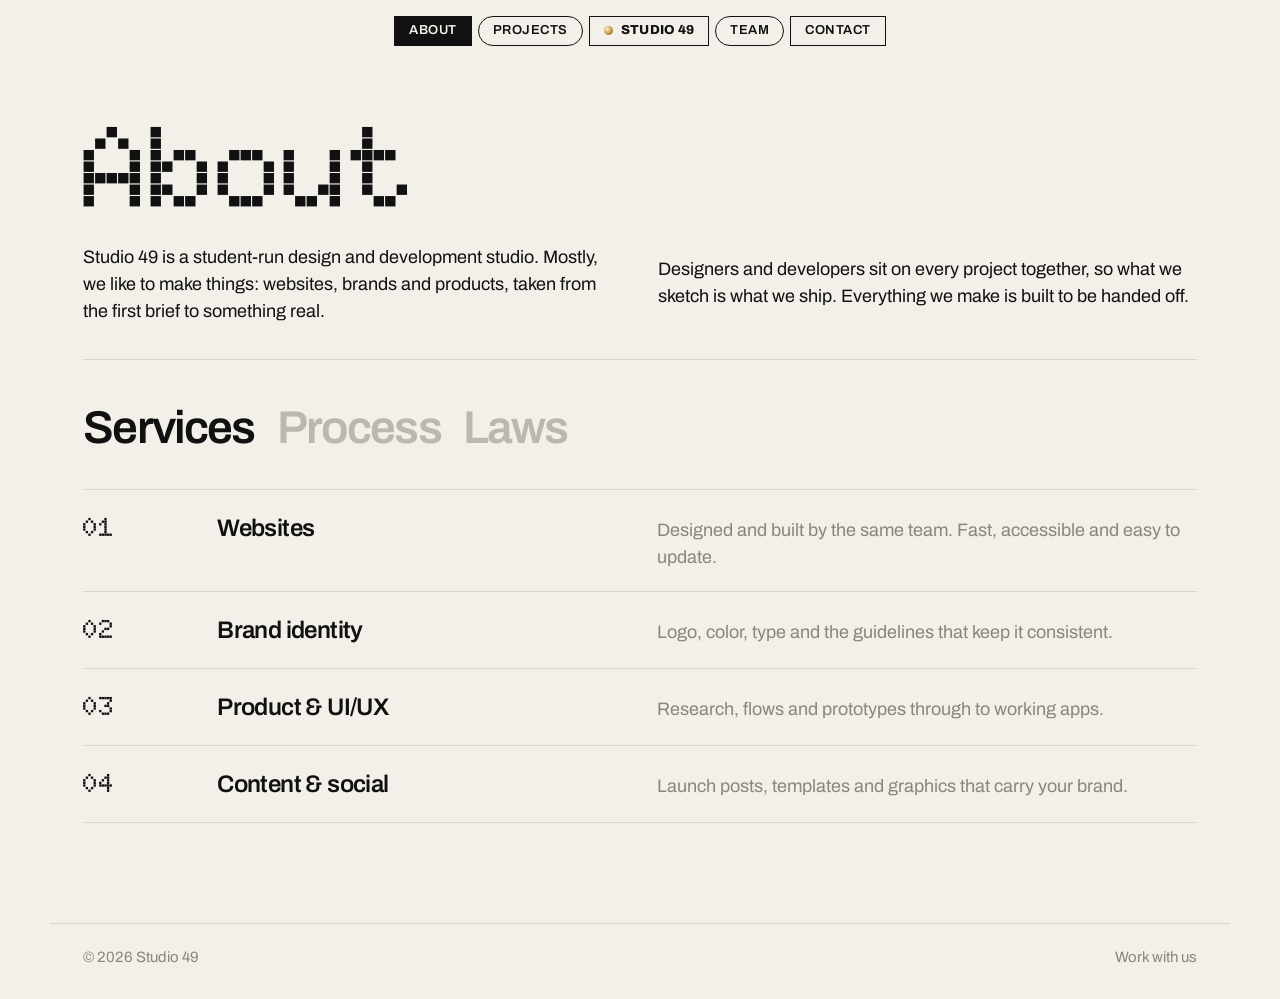
==== about.html @ 3b69c64a "Liquid gold landing, DAY-style pages, pill nav, dot-matrix titles" ====
<!doctype html>
<html lang="en">
<head>
  <meta charset="utf-8">
  <meta name="viewport" content="width=device-width, initial-scale=1">
  <title>About — Studio 49</title>
  <meta name="description" content="What Studio 49 does and how we work.">
  <link rel="icon" href="favicon.svg" type="image/svg+xml">
  <link rel="preconnect" href="https://fonts.googleapis.com">
  <link rel="preconnect" href="https://fonts.gstatic.com" crossorigin>
  <link href="https://fonts.googleapis.com/css2?family=Archivo:wght@400..800&family=Doto:wght@900&display=swap" rel="stylesheet">
  <link rel="stylesheet" href="css/styles.css">
</head>
<body data-page="about">
<main class="page">
  <h1 class="title">About</h1>
  <div class="cols">
    <p>Studio 49 is a student-run design and development studio. Mostly, we like to make things: websites, brands and products, taken from the first brief to something real.</p>
    <p>Designers and developers sit on every project together, so what we sketch is what we ship. Everything we make is built to be handed off.</p>
  </div>
  <hr>
  <div class="tabs" role="tablist" data-tabs>
    <button role="tab" aria-selected="true" aria-controls="t-s">Services</button>
    <button role="tab" aria-selected="false" aria-controls="t-p">Process</button>
    <button role="tab" aria-selected="false" aria-controls="t-l">Laws</button>
  </div>
  <div id="t-s" class="rows">
    <div><small class="dotnum">01</small><h3>Websites</h3><p>Designed and built by the same team. Fast, accessible and easy to update.</p></div>
    <div><small class="dotnum">02</small><h3>Brand identity</h3><p>Logo, color, type and the guidelines that keep it consistent.</p></div>
    <div><small class="dotnum">03</small><h3>Product &amp; UI/UX</h3><p>Research, flows and prototypes through to working apps.</p></div>
    <div><small class="dotnum">04</small><h3>Content &amp; social</h3><p>Launch posts, templates and graphics that carry your brand.</p></div>
  </div>
  <div id="t-p" class="rows" hidden>
    <div><small class="dotnum">01</small><h3>Research</h3><p>We listen first: goals, audience, constraints and what success looks like.</p></div>
    <div><small class="dotnum">02</small><h3>Design</h3><p>A few directions, then one system, reviewed with you along the way.</p></div>
    <div><small class="dotnum">03</small><h3>Build</h3><p>Designers and developers in the same room, shipping real pieces.</p></div>
    <div><small class="dotnum">04</small><h3>Ship</h3><p>Launch, documentation and a clean handoff your team can run with.</p></div>
  </div>
  <div id="t-l" class="rows" hidden>
    <div><small>Law #1</small><h3>Make it real.</h3><p>A working thing beats a perfect mockup.</p></div>
    <div><small>Law #2</small><h3>Design and code, together.</h3><p>No handoff gap. The people who sketch it build it.</p></div>
    <div><small>Law #3</small><h3>Clear over clever.</h3><p>Clear visuals and plain language about where things stand.</p></div>
    <div><small>Law #4</small><h3>Consistent, every screen.</h3><p>User-centered, engaging and professional, every time.</p></div>
    <div><small>Law #5</small><h3>Built to be handed off.</h3><p>Docs, files and a team that can run with it after we leave.</p></div>
    <div><small>Law #6</small><h3>Have fun.</h3><p>It shows in the work.</p></div>
  </div>
</main>
<script src="js/config.js"></script>
<script src="js/main.js"></script>
</body>
</html>
---- css/styles.css ----
/* Studio 49 — bone paper, black type, liquid gold as the one living thing.
   Archivo only. Page structure: big title, two-column intro, tabs. */

:root {
  --paper: #f3f0e9;
  --ink: #111;
  --grey: #8a867d;
  --soft: #bdb8ad;
  --line: #d9d4c9;
  --gold: #b8913f;
  --gold-hi: #e2bd62;
  --font: "Archivo", "Helvetica Neue", Arial, sans-serif;
  --pad: clamp(16px, 2.6vw, 36px);
  --col: 1180px;
}

* { box-sizing: border-box; }
html { -webkit-text-size-adjust: 100%; }
body { margin: 0; background: var(--paper); color: var(--ink); font-family: var(--font); font-size: 18px; line-height: 1.5; -webkit-font-smoothing: antialiased; }
a { color: inherit; text-decoration: none; }
button, input, textarea, select { font: inherit; color: inherit; }
h1, h2, h3, p { margin: 0; font-weight: inherit; }
[hidden] { display: none !important; }
.grey { color: var(--grey); }
.u { text-decoration: underline; text-underline-offset: 4px; text-decoration-thickness: 1px; text-decoration-color: var(--soft); }
.u:hover { text-decoration-color: var(--ink); }
.gold { background: linear-gradient(100deg, #8a6420 10%, #e2bd62 35%, #fff1c4 48%, #c9a24f 60%, #8a6420 90%) 0 0 / 250% 100%; -webkit-background-clip: text; background-clip: text; color: transparent; animation: shimmer 6s ease-in-out infinite; }
@keyframes shimmer { 50% { background-position: 100% 0; } }

/* ---------- nav: a row of boxed pills */
.nav { position: sticky; top: 0; z-index: 20; display: flex; justify-content: center; gap: 6px; padding: 16px var(--pad); background: color-mix(in srgb, var(--paper) 88%, transparent); backdrop-filter: blur(8px); -webkit-backdrop-filter: blur(8px); }
.nav a { border: 1.5px solid var(--ink); padding: 6px 14px; font-size: 13px; font-weight: 600; text-transform: uppercase; letter-spacing: 0.04em; line-height: 1.2; transition: background 0.2s, color 0.2s; }
.nav a:hover, .nav a[aria-current="page"] { background: var(--ink); color: var(--paper); }
.nav .oval { border-radius: 999px; }
.nav .logo { font-weight: 800; letter-spacing: 0.02em; display: flex; align-items: center; gap: 8px; }
.nav .logo i { width: 9px; height: 9px; border-radius: 50%; background: radial-gradient(circle at 35% 35%, #fff1c4, #b8913f 60%, #6a4a14); }
.nav .plus { width: 33px; padding: 6px 0; text-align: center; }

/* ---------- landing */
.home { min-height: calc(100svh - 64px); display: grid; grid-template-columns: 1fr 1fr; align-items: end; gap: var(--pad); padding: 0 var(--pad) var(--pad); position: relative; overflow: hidden; }
.liquid { position: absolute; top: 50%; left: 50%; width: min(78vh, 70vw); transform: translate(-50%, -54%); overflow: visible; cursor: pointer; touch-action: none; }
.home .say { position: relative; font-size: clamp(30px, 3.4vw, 52px); line-height: 1.06; letter-spacing: -0.035em; font-weight: 500; max-width: 15ch; }
.home .say + p { position: relative; margin-top: 14px; max-width: 34ch; color: var(--grey); }
.home .ctas { position: relative; display: grid; grid-template-columns: 1fr 1fr; gap: var(--pad); justify-self: end; max-width: 620px; }
.home .ctas a strong { display: block; font-size: clamp(22px, 2vw, 30px); font-weight: 500; letter-spacing: -0.025em; }
.home .ctas a span { color: var(--grey); font-size: 16px; }
.home .ctas a:hover strong { text-decoration: underline; text-underline-offset: 5px; text-decoration-thickness: 1.5px; }
.home .hint { position: absolute; top: 18px; left: 0; right: 0; text-align: center; font-size: 14px; color: var(--soft); pointer-events: none; transition: opacity 1s; }
.home.played .hint { opacity: 0; }

/* ---------- pages */
.page { max-width: var(--col); margin: 0 auto; padding: clamp(28px, 4vw, 56px) var(--pad) 100px; }
.title { font-size: clamp(60px, 8.4vw, 112px); font-weight: 600; line-height: 0.95; letter-spacing: -0.05em; margin-bottom: 22px; }
.cols { display: grid; grid-template-columns: 1fr 1fr; gap: 12px 36px; }
.cols p + p { margin-top: 12px; }
hr { border: 0; border-top: 1px solid var(--line); margin: 34px 0; }
.wide { display: block; text-align: center; border: 1px solid var(--line); padding: 14px; margin: 26px 0 8px; transition: background 0.2s, border-color 0.2s; }
.wide:hover { border-color: var(--ink); background: #ece8df; }

.tabs { display: flex; gap: 22px; flex-wrap: wrap; margin-bottom: 26px; }
.tabs button { background: none; border: 0; padding: 0; cursor: pointer; font-weight: 600; font-size: clamp(32px, 3.6vw, 46px); letter-spacing: -0.04em; color: var(--soft); transition: color 0.2s; }
.tabs button:hover { color: var(--grey); }
.tabs button[aria-selected="true"] { color: var(--ink); }
.tab-intro { max-width: 70ch; margin-bottom: 26px; }

.split { display: grid; grid-template-columns: 300px 1fr; gap: 36px; }
.split aside h3 { font-size: 28px; font-weight: 600; letter-spacing: -0.03em; margin-bottom: 8px; }
.split aside p + p { margin-top: 14px; }
.sticky { position: sticky; top: 90px; align-self: start; }

/* numbered rows (services / process / laws) */
.rows > div { display: grid; grid-template-columns: 110px 1fr 1.3fr; gap: 24px; padding: 20px 0; border-top: 1px solid var(--line); align-items: baseline; }
.rows > div:last-child { border-bottom: 1px solid var(--line); }
.rows small { font-size: 13px; color: var(--grey); text-transform: uppercase; letter-spacing: 0.06em; }
.rows h3 { font-size: 24px; font-weight: 600; letter-spacing: -0.025em; }
.rows p { color: var(--grey); }

/* board cards */
.cards { display: grid; grid-template-columns: repeat(3, 1fr); gap: 28px 20px; }
.portrait { aspect-ratio: 1; display: grid; place-items: center; background: #e8e3d8; overflow: hidden; position: relative; }
.portrait span { font-size: 56px; font-weight: 600; letter-spacing: -0.04em; color: #c5bfb2; transition: color 0.4s; position: relative; }
.portrait::before { content: ""; position: absolute; inset: 0; background: radial-gradient(circle at 30% 25%, #fff1c4, #e2bd62 30%, #a77d2c 62%, #5e4212); opacity: 0; transition: opacity 0.5s; }
.card:hover .portrait::before { opacity: 1; }
.card:hover .portrait span { color: rgba(255, 244, 214, 0.9); }
.card p { line-height: 1.35; }
.card p:first-of-type { margin-top: 10px; }

/* directory */
.search { display: flex; border-bottom: 1px solid var(--line); margin-bottom: 14px; }
.search input { flex: 1; border: 0; background: none; padding: 10px 0; outline: none; }
.search input::placeholder { color: var(--soft); }
.chips { display: flex; flex-wrap: wrap; gap: 8px; }
.chip { display: inline-flex; align-items: center; gap: 8px; border: 1px solid var(--line); border-radius: 999px; padding: 4px 13px; font-size: 16px; background: none; }
button.chip { cursor: pointer; }
button.chip:hover { border-color: var(--ink); }
button.chip[aria-pressed="true"] { background: var(--ink); color: var(--paper); border-color: var(--ink); }
.dot { width: 10px; height: 10px; border-radius: 50%; background: var(--c); }
table { width: 100%; border-collapse: collapse; margin-top: 16px; }
th { text-align: left; font-weight: 400; color: var(--grey); padding: 12px 0; border-bottom: 1px solid var(--ink); }
td { padding: 14px 16px 14px 0; border-bottom: 1px dashed var(--line); vertical-align: middle; }
td:last-child, th:last-child { text-align: right; padding-right: 0; }

/* projects: framed slots */
.frame { border: 1px solid var(--line); display: grid; grid-template-columns: 34px 1fr 34px; grid-template-rows: 34px 1fr 34px; position: relative; margin-bottom: 12px; }
.frame::before, .frame::after { content: ""; position: absolute; pointer-events: none; border: 1px solid var(--line); }
.frame::before { inset: 0 33px; border-block: 0; }
.frame::after { inset: 33px 0; border-inline: 0; }
.frame .cap { grid-column: 2; grid-row: 1; align-self: center; padding-left: 12px; font-size: 11px; letter-spacing: 0.12em; text-transform: uppercase; color: var(--grey); }
.frame .body { grid-column: 2; grid-row: 2; aspect-ratio: 16 / 9; display: grid; place-items: center; margin: 12px; }
.frame .body svg { width: 46%; overflow: visible; }
.slot { margin-bottom: 44px; scroll-margin-top: 90px; }
.slot .meta { display: flex; justify-content: space-between; gap: 12px; }
.list { list-style: none; margin: 22px 0 0; padding: 18px 0 0; border-top: 1px solid var(--line); display: grid; gap: 6px; }
.list a::before { content: "→ "; }
.list a:hover { color: var(--grey); }

/* form */
.form { display: grid; gap: 22px; max-width: 780px; }
.form .two { display: grid; grid-template-columns: 1fr 1fr; gap: 22px; }
.field { display: grid; gap: 4px; }
.field > span, legend { color: var(--grey); font-size: 16px; }
.field input, .field textarea, .field select { width: 100%; border: 0; border-bottom: 1px solid var(--line); background: none; padding: 8px 0; outline: none; border-radius: 0; -webkit-appearance: none; appearance: none; }
.field textarea { min-height: 130px; resize: vertical; }
.field input:focus, .field textarea:focus, .field select:focus { border-bottom-color: var(--ink); }
fieldset { border: 0; margin: 0; padding: 0; }
legend { padding: 0; margin-bottom: 10px; }
.checks { display: flex; flex-wrap: wrap; gap: 8px; }
.checks label { cursor: pointer; }
.checks input { position: absolute; opacity: 0; }
.checks span { display: inline-block; border: 1px solid var(--line); border-radius: 999px; padding: 4px 13px; font-size: 16px; }
.checks label:hover span { border-color: var(--ink); }
.checks input:checked + span { background: var(--ink); color: var(--paper); border-color: var(--ink); }
.checks input:focus-visible + span { outline: 2px solid var(--gold); outline-offset: 2px; }
.send { justify-self: start; border: 1.5px solid var(--ink); background: none; padding: 9px 26px; cursor: pointer; font-size: 14px; font-weight: 600; text-transform: uppercase; letter-spacing: 0.04em; }
.send:hover { background: var(--ink); color: var(--paper); }
.note { color: var(--grey); font-size: 16px; }
.done { display: none; }
.form.sent { display: none; }
.form.sent + .done { display: block; }
.hp { position: absolute; left: -9999px; }

/* footer */
.foot { max-width: var(--col); margin: 0 auto; padding: 22px var(--pad) 30px; display: flex; justify-content: space-between; gap: 14px; flex-wrap: wrap; border-top: 1px solid var(--line); color: var(--grey); font-size: 15px; }
.foot a:hover { color: var(--ink); }

@media (max-width: 860px) {
  body { font-size: 17px; }
  .nav { flex-wrap: wrap; }
  .nav .logo { order: -1; flex-basis: 100%; justify-content: center; border: 0; font-size: 15px; }
  .nav .logo:hover, .nav .logo[aria-current] { background: none; color: inherit; }
  .home { grid-template-columns: 1fr; align-content: end; min-height: calc(100svh - 100px); }
  .liquid { width: 92vw; top: 34%; }
  .home .ctas { justify-self: start; }
  .cols, .split, .form .two { grid-template-columns: 1fr; }
  .rows > div { grid-template-columns: 1fr; gap: 4px; }
  .cards { grid-template-columns: 1fr 1fr; }
  .sticky { position: static; }
  td:nth-child(2), th:nth-child(2) { display: none; }
}

/* dot-matrix display (Nothing-style), titles & numerals only */
.title, .dotnum { font-family: "Doto", var(--font); font-weight: 900; }
.title { letter-spacing: -0.02em; font-size: clamp(64px, 9vw, 124px); }
.rows small.dotnum { font-size: 26px; color: var(--ink); text-transform: none; letter-spacing: 0; line-height: 1; }
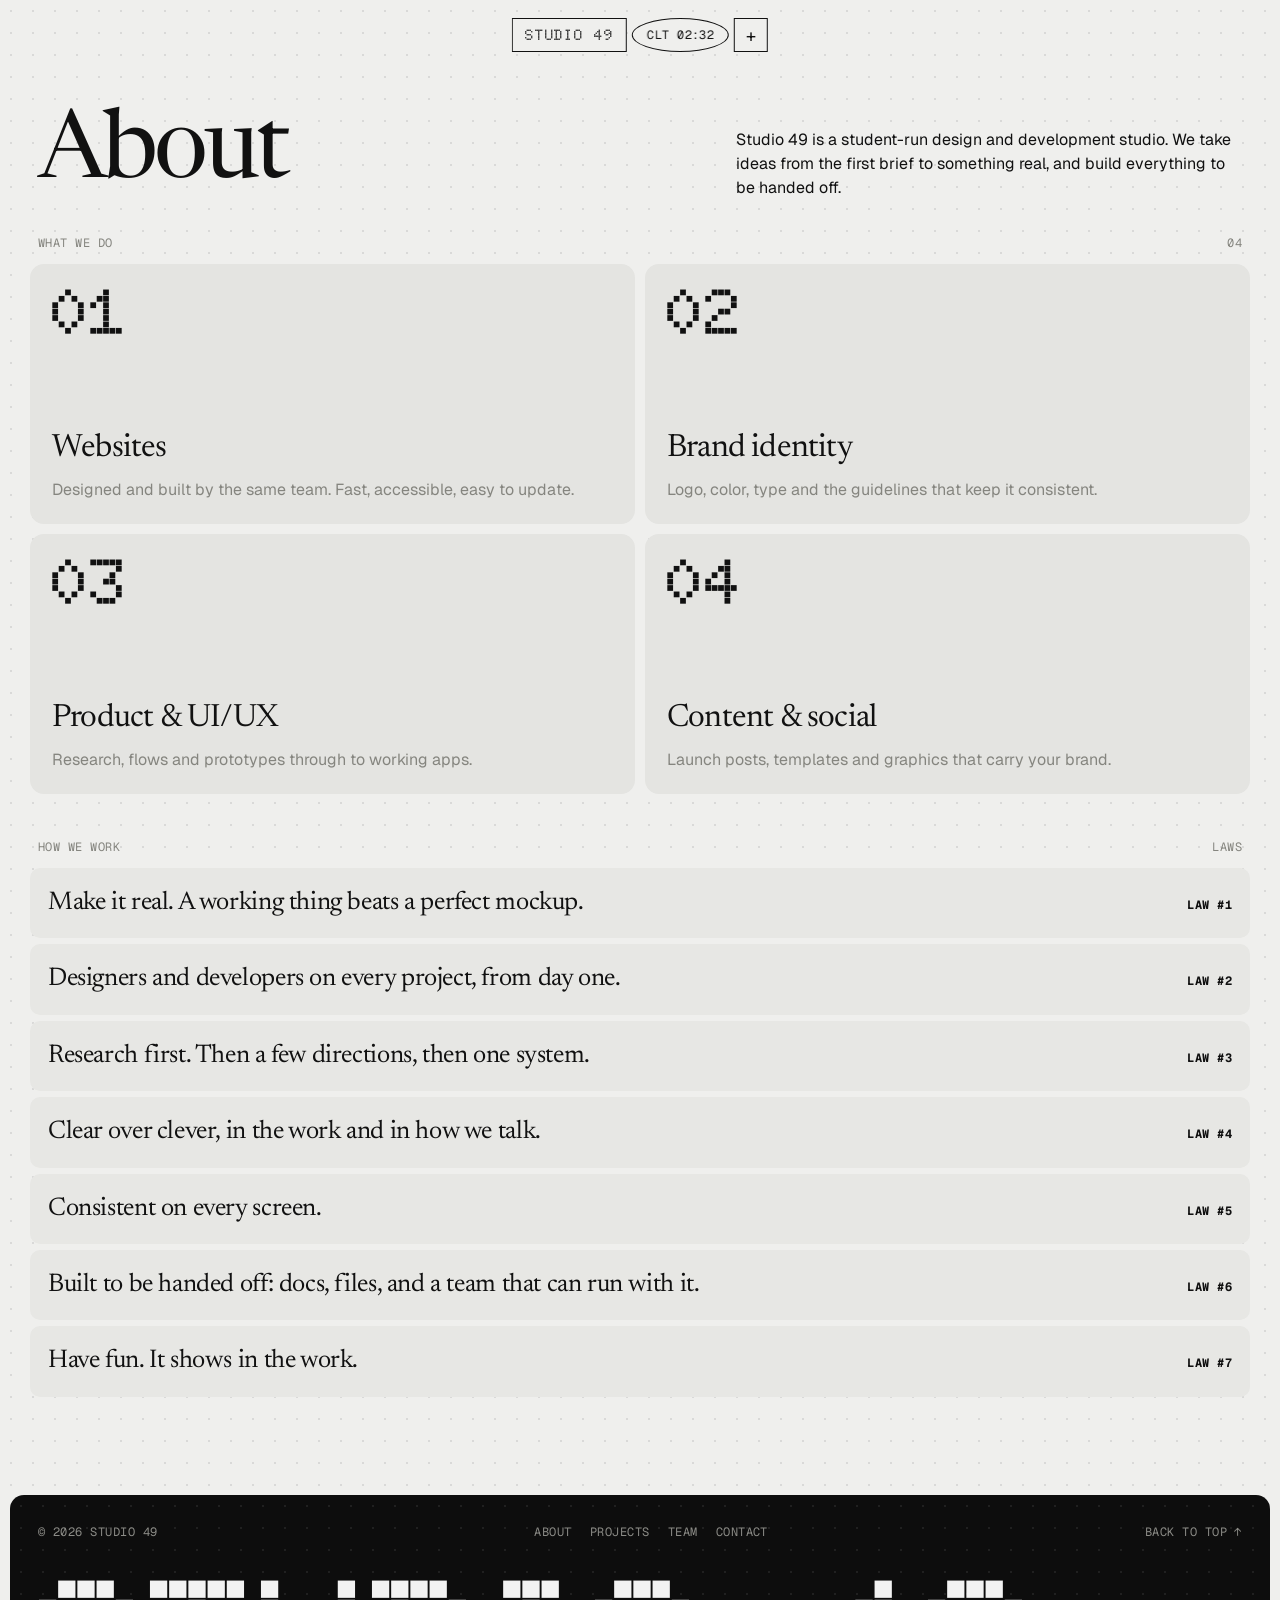
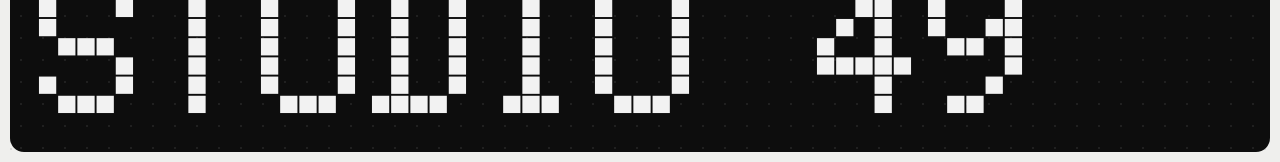
==== commit a00ffb0e: "Merge Commission, Nothing and Hex: pill nav, dot-matrix display, laws, plain team list" ====
--- a/about.html
+++ b/about.html
@@ -5,44 +5,32 @@
   <meta name="viewport" content="width=device-width, initial-scale=1">
   <title>About — Studio 49</title>
   <meta name="description" content="What Studio 49 does and how we work.">
+  <meta name="theme-color" content="#efefed">
   <link rel="icon" href="favicon.svg" type="image/svg+xml">
   <link rel="preconnect" href="https://fonts.googleapis.com">
   <link rel="preconnect" href="https://fonts.gstatic.com" crossorigin>
-  <link href="https://fonts.googleapis.com/css2?family=Archivo:wght@400..800&family=Doto:wght@900&display=swap" rel="stylesheet">
+  <link href="https://fonts.googleapis.com/css2?family=Doto:wght@800;900&family=Geist:wght@400;500&family=Geist+Mono:wght@400;500&family=Newsreader:opsz,wght@6..72,400&display=swap" rel="stylesheet">
   <link rel="stylesheet" href="css/styles.css">
 </head>
 <body data-page="about">
 <main class="page">
-  <h1 class="title">About</h1>
-  <div class="cols">
-    <p>Studio 49 is a student-run design and development studio. Mostly, we like to make things: websites, brands and products, taken from the first brief to something real.</p>
-    <p>Designers and developers sit on every project together, so what we sketch is what we ship. Everything we make is built to be handed off.</p>
+  <div class="head"><h1>About</h1><p>Studio 49 is a student-run design and development studio. We take ideas from the first brief to something real, and build everything to be handed off.</p></div>
+  <p class="label mono"><span>What we do</span><span>04</span></p>
+  <div class="cards">
+    <div class="cardx"><span class="num">01</span><div><h3>Websites</h3><p class="grey">Designed and built by the same team. Fast, accessible, easy to update.</p></div></div>
+    <div class="cardx"><span class="num">02</span><div><h3>Brand identity</h3><p class="grey">Logo, color, type and the guidelines that keep it consistent.</p></div></div>
+    <div class="cardx"><span class="num">03</span><div><h3>Product &amp; UI/UX</h3><p class="grey">Research, flows and prototypes through to working apps.</p></div></div>
+    <div class="cardx"><span class="num">04</span><div><h3>Content &amp; social</h3><p class="grey">Launch posts, templates and graphics that carry your brand.</p></div></div>
   </div>
-  <hr>
-  <div class="tabs" role="tablist" data-tabs>
-    <button role="tab" aria-selected="true" aria-controls="t-s">Services</button>
-    <button role="tab" aria-selected="false" aria-controls="t-p">Process</button>
-    <button role="tab" aria-selected="false" aria-controls="t-l">Laws</button>
-  </div>
-  <div id="t-s" class="rows">
-    <div><small class="dotnum">01</small><h3>Websites</h3><p>Designed and built by the same team. Fast, accessible and easy to update.</p></div>
-    <div><small class="dotnum">02</small><h3>Brand identity</h3><p>Logo, color, type and the guidelines that keep it consistent.</p></div>
-    <div><small class="dotnum">03</small><h3>Product &amp; UI/UX</h3><p>Research, flows and prototypes through to working apps.</p></div>
-    <div><small class="dotnum">04</small><h3>Content &amp; social</h3><p>Launch posts, templates and graphics that carry your brand.</p></div>
-  </div>
-  <div id="t-p" class="rows" hidden>
-    <div><small class="dotnum">01</small><h3>Research</h3><p>We listen first: goals, audience, constraints and what success looks like.</p></div>
-    <div><small class="dotnum">02</small><h3>Design</h3><p>A few directions, then one system, reviewed with you along the way.</p></div>
-    <div><small class="dotnum">03</small><h3>Build</h3><p>Designers and developers in the same room, shipping real pieces.</p></div>
-    <div><small class="dotnum">04</small><h3>Ship</h3><p>Launch, documentation and a clean handoff your team can run with.</p></div>
-  </div>
-  <div id="t-l" class="rows" hidden>
-    <div><small>Law #1</small><h3>Make it real.</h3><p>A working thing beats a perfect mockup.</p></div>
-    <div><small>Law #2</small><h3>Design and code, together.</h3><p>No handoff gap. The people who sketch it build it.</p></div>
-    <div><small>Law #3</small><h3>Clear over clever.</h3><p>Clear visuals and plain language about where things stand.</p></div>
-    <div><small>Law #4</small><h3>Consistent, every screen.</h3><p>User-centered, engaging and professional, every time.</p></div>
-    <div><small>Law #5</small><h3>Built to be handed off.</h3><p>Docs, files and a team that can run with it after we leave.</p></div>
-    <div><small>Law #6</small><h3>Have fun.</h3><p>It shows in the work.</p></div>
+  <p class="label mono"><span>How we work</span><span>Laws</span></p>
+  <div class="laws">
+    <div><span>Make it real. A working thing beats a perfect mockup.</span><b class="mono">Law #1</b></div>
+    <div><span>Designers and developers on every project, from day one.</span><b class="mono">Law #2</b></div>
+    <div><span>Research first. Then a few directions, then one system.</span><b class="mono">Law #3</b></div>
+    <div><span>Clear over clever, in the work and in how we talk.</span><b class="mono">Law #4</b></div>
+    <div><span>Consistent on every screen.</span><b class="mono">Law #5</b></div>
+    <div><span>Built to be handed off: docs, files, and a team that can run with it.</span><b class="mono">Law #6</b></div>
+    <div><span>Have fun. It shows in the work.</span><b class="mono">Law #7</b></div>
   </div>
 </main>
 <script src="js/config.js"></script>
--- a/css/styles.css
+++ b/css/styles.css
@@ -1,164 +1,160 @@
-/* Studio 49 — bone paper, black type, liquid gold as the one living thing.
-   Archivo only. Page structure: big title, two-column intro, tabs. */
+/* Studio 49
+   Commission's restraint · Nothing's dot-matrix + grey/black · Hex's laws & frames.
+   Type roles: Doto (logo + numerals only), Newsreader (headlines), Geist (body), Geist Mono (labels). */
 
 :root {
-  --paper: #f3f0e9;
+  --bg: #efefed;
+  --panel: #0d0d0d;
   --ink: #111;
-  --grey: #8a867d;
-  --soft: #bdb8ad;
-  --line: #d9d4c9;
-  --gold: #b8913f;
-  --gold-hi: #e2bd62;
-  --font: "Archivo", "Helvetica Neue", Arial, sans-serif;
-  --pad: clamp(16px, 2.6vw, 36px);
-  --col: 1180px;
+  --grey: #85857f;
+  --line: #d6d6d2;
+  --card: #e4e4e1;
+  --red: #d71921;
+  --serif: "Newsreader", Georgia, serif;
+  --sans: "Geist", "Helvetica Neue", Arial, sans-serif;
+  --mono: "Geist Mono", ui-monospace, Menlo, monospace;
+  --dot: "Doto", var(--mono);
+  --pad: clamp(16px, 2.2vw, 28px);
+  --r: 14px;
 }
 
 * { box-sizing: border-box; }
 html { -webkit-text-size-adjust: 100%; }
-body { margin: 0; background: var(--paper); color: var(--ink); font-family: var(--font); font-size: 18px; line-height: 1.5; -webkit-font-smoothing: antialiased; }
+body {
+  margin: 0; color: var(--ink); font-family: var(--sans); font-size: 16px; line-height: 1.5; -webkit-font-smoothing: antialiased;
+  background: var(--bg) radial-gradient(rgba(0,0,0,.09) 1px, transparent 1.3px) 0 0 / 22px 22px;
+}
 a { color: inherit; text-decoration: none; }
 button, input, textarea, select { font: inherit; color: inherit; }
 h1, h2, h3, p { margin: 0; font-weight: inherit; }
 [hidden] { display: none !important; }
 .grey { color: var(--grey); }
-.u { text-decoration: underline; text-underline-offset: 4px; text-decoration-thickness: 1px; text-decoration-color: var(--soft); }
-.u:hover { text-decoration-color: var(--ink); }
-.gold { background: linear-gradient(100deg, #8a6420 10%, #e2bd62 35%, #fff1c4 48%, #c9a24f 60%, #8a6420 90%) 0 0 / 250% 100%; -webkit-background-clip: text; background-clip: text; color: transparent; animation: shimmer 6s ease-in-out infinite; }
-@keyframes shimmer { 50% { background-position: 100% 0; } }
+.mono { font-family: var(--mono); font-size: 12px; letter-spacing: 0.04em; text-transform: uppercase; }
+.go { font-family: var(--mono); font-size: 12px; letter-spacing: 0.04em; text-transform: uppercase; text-decoration: underline; text-underline-offset: 3px; display: inline-flex; gap: 6px; align-items: center; }
+.go::after { content: ">"; text-decoration: none; display: inline-block; transition: transform .25s; }
+.go:hover::after { transform: translateX(3px); }
+.serif { font-family: var(--serif); font-weight: 400; letter-spacing: -0.02em; }
+.dotface { font-family: var(--dot); font-weight: 800; }
 
-/* ---------- nav: a row of boxed pills */
-.nav { position: sticky; top: 0; z-index: 20; display: flex; justify-content: center; gap: 6px; padding: 16px var(--pad); background: color-mix(in srgb, var(--paper) 88%, transparent); backdrop-filter: blur(8px); -webkit-backdrop-filter: blur(8px); }
-.nav a { border: 1.5px solid var(--ink); padding: 6px 14px; font-size: 13px; font-weight: 600; text-transform: uppercase; letter-spacing: 0.04em; line-height: 1.2; transition: background 0.2s, color 0.2s; }
-.nav a:hover, .nav a[aria-current="page"] { background: var(--ink); color: var(--paper); }
-.nav .oval { border-radius: 999px; }
-.nav .logo { font-weight: 800; letter-spacing: 0.02em; display: flex; align-items: center; gap: 8px; }
-.nav .logo i { width: 9px; height: 9px; border-radius: 50%; background: radial-gradient(circle at 35% 35%, #fff1c4, #b8913f 60%, #6a4a14); }
-.nav .plus { width: 33px; padding: 6px 0; text-align: center; }
+/* ---------- Commission pill nav */
+.pills { position: fixed; top: 18px; left: 50%; transform: translateX(-50%); z-index: 40; display: flex; gap: 5px; }
+.pills > * { height: 34px; display: grid; place-items: center; border: 1.5px solid var(--ink); background: var(--bg); font-family: var(--mono); font-size: 12px; letter-spacing: 0.04em; text-transform: uppercase; }
+.pills .logo { padding: 0 12px; font-family: var(--dot); font-weight: 800; font-size: 15px; letter-spacing: 0.06em; }
+.pills .oval { border-radius: 50%; min-width: 92px; padding: 0 14px; overflow: hidden; }
+.pills .oval span { display: block; transition: opacity .35s, transform .35s; }
+.pills .oval span.out { opacity: 0; transform: translateY(-8px); }
+.pills .plus { width: 34px; cursor: pointer; font-size: 18px; font-family: var(--sans); padding: 0; }
+.pills .plus span { display: block; transition: transform .35s; }
+.menu-open .pills .plus span { transform: rotate(45deg); }
+.pills a:hover, .pills .plus:hover { background: var(--ink); color: var(--bg); }
+
+/* ---------- the "+" menu (Hex sidebar, as an overlay) */
+.menu { position: fixed; inset: 10px; z-index: 30; background: var(--panel); color: #f2f2f2; border-radius: var(--r); padding: 76px var(--pad) var(--pad);
+  display: grid; grid-template-columns: 1.2fr 1fr; grid-template-rows: 1fr auto; gap: var(--pad);
+  background-image: radial-gradient(rgba(255,255,255,.08) 1px, transparent 1.3px); background-size: 22px 22px;
+  clip-path: inset(0 0 100% 0 round var(--r)); transition: clip-path .7s cubic-bezier(.7,0,.2,1); }
+.menu-open .menu { clip-path: inset(0 0 0 0 round var(--r)); }
+.menu nav { display: grid; align-content: start; gap: 2px; }
+.menu nav a { font-family: var(--serif); font-size: clamp(44px, 6.4vw, 92px); line-height: 1.02; letter-spacing: -0.035em; color: #6c6c68; transition: color .2s; display: flex; align-items: baseline; gap: 18px; }
+.menu nav a small { font-family: var(--dot); font-size: 18px; font-weight: 800; color: #4a4a47; }
+.menu nav a:hover, .menu nav a[aria-current="page"] { color: #fff; }
+.menu aside { display: grid; align-content: start; gap: 14px; }
+.touch { background: #e9e9e6; color: var(--ink); border-radius: 10px; padding: 18px; min-height: 160px; display: flex; flex-direction: column; justify-content: space-between; }
+.touch:hover { background: #fff; }
+.touch .serif { font-size: 28px; }
+.menu .bio { color: #9a9a95; font-size: 14px; max-width: 34ch; }
+.menu .big { grid-column: 1 / -1; font-family: var(--dot); font-weight: 900; font-size: clamp(64px, 13vw, 210px); line-height: .82; letter-spacing: -0.02em; color: #f2f2f2; }
 
 /* ---------- landing */
-.home { min-height: calc(100svh - 64px); display: grid; grid-template-columns: 1fr 1fr; align-items: end; gap: var(--pad); padding: 0 var(--pad) var(--pad); position: relative; overflow: hidden; }
-.liquid { position: absolute; top: 50%; left: 50%; width: min(78vh, 70vw); transform: translate(-50%, -54%); overflow: visible; cursor: pointer; touch-action: none; }
-.home .say { position: relative; font-size: clamp(30px, 3.4vw, 52px); line-height: 1.06; letter-spacing: -0.035em; font-weight: 500; max-width: 15ch; }
-.home .say + p { position: relative; margin-top: 14px; max-width: 34ch; color: var(--grey); }
-.home .ctas { position: relative; display: grid; grid-template-columns: 1fr 1fr; gap: var(--pad); justify-self: end; max-width: 620px; }
-.home .ctas a strong { display: block; font-size: clamp(22px, 2vw, 30px); font-weight: 500; letter-spacing: -0.025em; }
-.home .ctas a span { color: var(--grey); font-size: 16px; }
-.home .ctas a:hover strong { text-decoration: underline; text-underline-offset: 5px; text-decoration-thickness: 1.5px; }
-.home .hint { position: absolute; top: 18px; left: 0; right: 0; text-align: center; font-size: 14px; color: var(--soft); pointer-events: none; transition: opacity 1s; }
-.home.played .hint { opacity: 0; }
+.home { min-height: 100svh; padding: 72px 10px 10px; display: grid; grid-template-rows: 1fr auto; gap: 10px; }
+.display { position: relative; background: var(--panel); border-radius: var(--r); overflow: hidden; min-height: 58vh; }
+.display canvas { position: absolute; inset: 0; width: 100%; height: 100%; display: block; cursor: crosshair; touch-action: none; }
+.display .tag { position: absolute; top: 16px; left: 18px; right: 18px; display: flex; justify-content: space-between; color: #8b8b86; pointer-events: none; }
+.display .live::before { content: ""; display: inline-block; width: 7px; height: 7px; border-radius: 50%; background: var(--red); margin-right: 8px; vertical-align: 1px; animation: blink 1.6s steps(1) infinite; }
+@keyframes blink { 50% { opacity: .15; } }
+.display .tagb { top: auto; bottom: 16px; }
+.under { display: grid; grid-template-columns: 1.4fr 1fr; gap: var(--pad); align-items: end; padding: 18px 8px 6px; }
+.under h1 { font-family: var(--serif); font-size: clamp(30px, 3.6vw, 54px); line-height: 1.04; letter-spacing: -0.03em; max-width: 19ch; }
+.under .links { display: flex; justify-content: flex-end; gap: 28px; flex-wrap: wrap; padding-bottom: 8px; }
 
-/* ---------- pages */
-.page { max-width: var(--col); margin: 0 auto; padding: clamp(28px, 4vw, 56px) var(--pad) 100px; }
-.title { font-size: clamp(60px, 8.4vw, 112px); font-weight: 600; line-height: 0.95; letter-spacing: -0.05em; margin-bottom: 22px; }
-.cols { display: grid; grid-template-columns: 1fr 1fr; gap: 12px 36px; }
-.cols p + p { margin-top: 12px; }
-hr { border: 0; border-top: 1px solid var(--line); margin: 34px 0; }
-.wide { display: block; text-align: center; border: 1px solid var(--line); padding: 14px; margin: 26px 0 8px; transition: background 0.2s, border-color 0.2s; }
-.wide:hover { border-color: var(--ink); background: #ece8df; }
+/* ---------- inner pages */
+.page { max-width: 1240px; margin: 0 auto; padding: 110px 10px 10px; }
+.head { display: grid; grid-template-columns: 1fr 1fr; gap: var(--pad); align-items: end; padding: 0 8px 34px; }
+.head h1 { font-family: var(--serif); font-size: clamp(52px, 7.4vw, 108px); line-height: .95; letter-spacing: -0.04em; }
+.head p { max-width: 46ch; justify-self: end; }
+.label { display: flex; justify-content: space-between; padding: 0 8px 12px; color: var(--grey); }
 
-.tabs { display: flex; gap: 22px; flex-wrap: wrap; margin-bottom: 26px; }
-.tabs button { background: none; border: 0; padding: 0; cursor: pointer; font-weight: 600; font-size: clamp(32px, 3.6vw, 46px); letter-spacing: -0.04em; color: var(--soft); transition: color 0.2s; }
-.tabs button:hover { color: var(--grey); }
-.tabs button[aria-selected="true"] { color: var(--ink); }
-.tab-intro { max-width: 70ch; margin-bottom: 26px; }
+/* rounded cards (Nothing) */
+.cards { display: grid; grid-template-columns: repeat(2, 1fr); gap: 10px; margin-bottom: 44px; }
+.cardx { background: var(--card); border-radius: var(--r); padding: 22px; min-height: 260px; display: flex; flex-direction: column; justify-content: space-between; transition: background .3s, color .3s; }
+.cardx:hover { background: var(--panel); color: #f2f2f2; }
+.cardx:hover .grey { color: #8b8b86; }
+.cardx .num { font-family: var(--dot); font-weight: 900; font-size: 64px; line-height: .8; }
+.cardx h3 { font-family: var(--serif); font-size: 32px; letter-spacing: -0.025em; margin-bottom: 6px; }
 
-.split { display: grid; grid-template-columns: 300px 1fr; gap: 36px; }
-.split aside h3 { font-size: 28px; font-weight: 600; letter-spacing: -0.03em; margin-bottom: 8px; }
-.split aside p + p { margin-top: 14px; }
-.sticky { position: sticky; top: 90px; align-self: start; }
+/* laws (Hex) */
+.laws { display: grid; gap: 6px; margin-bottom: 44px; }
+.laws div { background: #e7e7e4; border-radius: 10px; padding: 16px 18px; display: flex; justify-content: space-between; gap: 16px; align-items: baseline; transition: background .25s, color .25s; }
+.laws div:hover { background: var(--panel); color: #f2f2f2; }
+.laws b { white-space: nowrap; }
+.laws span { font-family: var(--serif); font-size: clamp(20px, 2vw, 26px); letter-spacing: -0.015em; }
 
-/* numbered rows (services / process / laws) */
-.rows > div { display: grid; grid-template-columns: 110px 1fr 1.3fr; gap: 24px; padding: 20px 0; border-top: 1px solid var(--line); align-items: baseline; }
-.rows > div:last-child { border-bottom: 1px solid var(--line); }
-.rows small { font-size: 13px; color: var(--grey); text-transform: uppercase; letter-spacing: 0.06em; }
-.rows h3 { font-size: 24px; font-weight: 600; letter-spacing: -0.025em; }
-.rows p { color: var(--grey); }
+/* projects: Hex frames holding a Nothing dark screen */
+.works { display: grid; grid-template-columns: repeat(2, 1fr); gap: 10px; }
+.work { background: #e7e7e4; border-radius: var(--r); padding: 10px 10px 16px; display: block; }
+.work .screen { position: relative; aspect-ratio: 16 / 10; background: var(--panel); border-radius: 9px; overflow: hidden; margin-bottom: 14px; }
+.work .screen canvas { position: absolute; inset: 0; width: 100%; height: 100%; }
+.work h3 { font-family: var(--serif); font-size: 26px; letter-spacing: -0.02em; padding: 0 6px; }
+.work .mono { padding: 4px 6px 0; color: var(--grey); }
+.work:hover .screen { outline: 1.5px solid var(--ink); outline-offset: 3px; }
 
-/* board cards */
-.cards { display: grid; grid-template-columns: repeat(3, 1fr); gap: 28px 20px; }
-.portrait { aspect-ratio: 1; display: grid; place-items: center; background: #e8e3d8; overflow: hidden; position: relative; }
-.portrait span { font-size: 56px; font-weight: 600; letter-spacing: -0.04em; color: #c5bfb2; transition: color 0.4s; position: relative; }
-.portrait::before { content: ""; position: absolute; inset: 0; background: radial-gradient(circle at 30% 25%, #fff1c4, #e2bd62 30%, #a77d2c 62%, #5e4212); opacity: 0; transition: opacity 0.5s; }
-.card:hover .portrait::before { opacity: 1; }
-.card:hover .portrait span { color: rgba(255, 244, 214, 0.9); }
-.card p { line-height: 1.35; }
-.card p:first-of-type { margin-top: 10px; }
+/* team: just a list */
+.list { border-top: 1px solid var(--ink); margin: 0 8px 60px; }
+.list div { display: grid; grid-template-columns: 60px 1fr 1fr; gap: 16px; padding: 14px 0; border-bottom: 1px solid var(--line); align-items: baseline; }
+.list .n { font-family: var(--dot); font-weight: 800; font-size: 18px; color: var(--grey); }
+.list .name { font-family: var(--serif); font-size: clamp(22px, 2.2vw, 30px); letter-spacing: -0.02em; }
+.list .role { text-align: right; }
 
-/* directory */
-.search { display: flex; border-bottom: 1px solid var(--line); margin-bottom: 14px; }
-.search input { flex: 1; border: 0; background: none; padding: 10px 0; outline: none; }
-.search input::placeholder { color: var(--soft); }
-.chips { display: flex; flex-wrap: wrap; gap: 8px; }
-.chip { display: inline-flex; align-items: center; gap: 8px; border: 1px solid var(--line); border-radius: 999px; padding: 4px 13px; font-size: 16px; background: none; }
-button.chip { cursor: pointer; }
-button.chip:hover { border-color: var(--ink); }
-button.chip[aria-pressed="true"] { background: var(--ink); color: var(--paper); border-color: var(--ink); }
-.dot { width: 10px; height: 10px; border-radius: 50%; background: var(--c); }
-table { width: 100%; border-collapse: collapse; margin-top: 16px; }
-th { text-align: left; font-weight: 400; color: var(--grey); padding: 12px 0; border-bottom: 1px solid var(--ink); }
-td { padding: 14px 16px 14px 0; border-bottom: 1px dashed var(--line); vertical-align: middle; }
-td:last-child, th:last-child { text-align: right; padding-right: 0; }
-
-/* projects: framed slots */
-.frame { border: 1px solid var(--line); display: grid; grid-template-columns: 34px 1fr 34px; grid-template-rows: 34px 1fr 34px; position: relative; margin-bottom: 12px; }
-.frame::before, .frame::after { content: ""; position: absolute; pointer-events: none; border: 1px solid var(--line); }
-.frame::before { inset: 0 33px; border-block: 0; }
-.frame::after { inset: 33px 0; border-inline: 0; }
-.frame .cap { grid-column: 2; grid-row: 1; align-self: center; padding-left: 12px; font-size: 11px; letter-spacing: 0.12em; text-transform: uppercase; color: var(--grey); }
-.frame .body { grid-column: 2; grid-row: 2; aspect-ratio: 16 / 9; display: grid; place-items: center; margin: 12px; }
-.frame .body svg { width: 46%; overflow: visible; }
-.slot { margin-bottom: 44px; scroll-margin-top: 90px; }
-.slot .meta { display: flex; justify-content: space-between; gap: 12px; }
-.list { list-style: none; margin: 22px 0 0; padding: 18px 0 0; border-top: 1px solid var(--line); display: grid; gap: 6px; }
-.list a::before { content: "→ "; }
-.list a:hover { color: var(--grey); }
-
-/* form */
-.form { display: grid; gap: 22px; max-width: 780px; }
-.form .two { display: grid; grid-template-columns: 1fr 1fr; gap: 22px; }
-.field { display: grid; gap: 4px; }
-.field > span, legend { color: var(--grey); font-size: 16px; }
-.field input, .field textarea, .field select { width: 100%; border: 0; border-bottom: 1px solid var(--line); background: none; padding: 8px 0; outline: none; border-radius: 0; -webkit-appearance: none; appearance: none; }
-.field textarea { min-height: 130px; resize: vertical; }
-.field input:focus, .field textarea:focus, .field select:focus { border-bottom-color: var(--ink); }
-fieldset { border: 0; margin: 0; padding: 0; }
-legend { padding: 0; margin-bottom: 10px; }
-.checks { display: flex; flex-wrap: wrap; gap: 8px; }
+/* contact: Nothing's dark community panel */
+.panel { background: var(--panel); color: #f2f2f2; border-radius: var(--r); padding: clamp(28px, 5vw, 70px) var(--pad); background-image: radial-gradient(rgba(255,255,255,.08) 1px, transparent 1.3px); background-size: 22px 22px; }
+.form { max-width: 620px; margin: 0 auto; display: grid; gap: 10px; }
+.form .two { display: grid; grid-template-columns: 1fr 1fr; gap: 10px; }
+.form input, .form textarea, .form select { width: 100%; background: #1d1d1d; border: 1px solid #2c2c2c; border-radius: 6px; padding: 13px 14px; outline: none; font-family: var(--mono); font-size: 13px; -webkit-appearance: none; appearance: none; }
+.form input::placeholder, .form textarea::placeholder { color: #77777a; text-transform: uppercase; letter-spacing: .04em; }
+.form textarea { min-height: 140px; resize: vertical; }
+.form input:focus, .form textarea:focus, .form select:focus { border-color: #8b8b86; }
+.form select { color: #c9c9c5; }
+.checks { display: flex; flex-wrap: wrap; gap: 6px; padding: 6px 0; }
 .checks label { cursor: pointer; }
-.checks input { position: absolute; opacity: 0; }
-.checks span { display: inline-block; border: 1px solid var(--line); border-radius: 999px; padding: 4px 13px; font-size: 16px; }
-.checks label:hover span { border-color: var(--ink); }
-.checks input:checked + span { background: var(--ink); color: var(--paper); border-color: var(--ink); }
-.checks input:focus-visible + span { outline: 2px solid var(--gold); outline-offset: 2px; }
-.send { justify-self: start; border: 1.5px solid var(--ink); background: none; padding: 9px 26px; cursor: pointer; font-size: 14px; font-weight: 600; text-transform: uppercase; letter-spacing: 0.04em; }
-.send:hover { background: var(--ink); color: var(--paper); }
-.note { color: var(--grey); font-size: 16px; }
-.done { display: none; }
+.checks input { position: absolute; opacity: 0; width: auto; }
+.checks span { display: inline-block; border: 1px solid #3a3a3a; border-radius: 999px; padding: 6px 13px; font-family: var(--mono); font-size: 12px; text-transform: uppercase; letter-spacing: .04em; color: #b5b5b0; }
+.checks label:hover span { border-color: #f2f2f2; color: #f2f2f2; }
+.checks input:checked + span { background: #f2f2f2; color: var(--ink); border-color: #f2f2f2; }
+.checks input:focus-visible + span { outline: 1px solid #f2f2f2; outline-offset: 2px; }
+.send { background: #f2f2f2; color: var(--ink); border: 0; border-radius: 6px; padding: 14px; cursor: pointer; font-family: var(--mono); font-size: 12px; letter-spacing: .06em; text-transform: uppercase; }
+.send:hover { background: #fff; }
+.note { color: #8b8b86; font-family: var(--mono); font-size: 12px; text-align: center; }
+.done { display: none; text-align: center; }
 .form.sent { display: none; }
 .form.sent + .done { display: block; }
 .hp { position: absolute; left: -9999px; }
+.panel h2 { font-family: var(--serif); font-size: clamp(34px, 4vw, 56px); letter-spacing: -0.03em; text-align: center; margin-bottom: 10px; }
+.panel .sub { text-align: center; color: #9a9a95; margin-bottom: 30px; }
 
-/* footer */
-.foot { max-width: var(--col); margin: 0 auto; padding: 22px var(--pad) 30px; display: flex; justify-content: space-between; gap: 14px; flex-wrap: wrap; border-top: 1px solid var(--line); color: var(--grey); font-size: 15px; }
-.foot a:hover { color: var(--ink); }
+/* footer: big dot-matrix sign-off */
+.foot { margin: 44px 10px 10px; background: var(--panel); color: #f2f2f2; border-radius: var(--r); padding: var(--pad); display: grid; gap: 30px; background-image: radial-gradient(rgba(255,255,255,.08) 1px, transparent 1.3px); background-size: 22px 22px; }
+.foot .row { display: flex; justify-content: space-between; gap: 16px; flex-wrap: wrap; color: #8b8b86; }
+.foot .row a:hover { color: #fff; }
+.foot .big { font-family: var(--dot); font-weight: 900; font-size: clamp(56px, 15vw, 240px); line-height: .8; letter-spacing: -0.02em; }
 
-@media (max-width: 860px) {
-  body { font-size: 17px; }
-  .nav { flex-wrap: wrap; }
-  .nav .logo { order: -1; flex-basis: 100%; justify-content: center; border: 0; font-size: 15px; }
-  .nav .logo:hover, .nav .logo[aria-current] { background: none; color: inherit; }
-  .home { grid-template-columns: 1fr; align-content: end; min-height: calc(100svh - 100px); }
-  .liquid { width: 92vw; top: 34%; }
-  .home .ctas { justify-self: start; }
-  .cols, .split, .form .two { grid-template-columns: 1fr; }
-  .rows > div { grid-template-columns: 1fr; gap: 4px; }
-  .cards { grid-template-columns: 1fr 1fr; }
-  .sticky { position: static; }
-  td:nth-child(2), th:nth-child(2) { display: none; }
+@media (max-width: 820px) {
+  .menu { grid-template-columns: 1fr; grid-template-rows: auto; overflow: auto; }
+  .under, .head { grid-template-columns: 1fr; }
+  .head p { justify-self: start; }
+  .under .links { justify-content: flex-start; }
+  .cards, .works, .form .two { grid-template-columns: 1fr; }
+  .list div { grid-template-columns: 40px 1fr; }
+  .list .role { grid-column: 2; text-align: left; }
+  .display { min-height: 52vh; }
 }
-
-/* dot-matrix display (Nothing-style), titles & numerals only */
-.title, .dotnum { font-family: "Doto", var(--font); font-weight: 900; }
-.title { letter-spacing: -0.02em; font-size: clamp(64px, 9vw, 124px); }
-.rows small.dotnum { font-size: 26px; color: var(--ink); text-transform: none; letter-spacing: 0; line-height: 1; }
+@media (prefers-reduced-motion: reduce) { .menu, .pills .plus { transition: none; } }
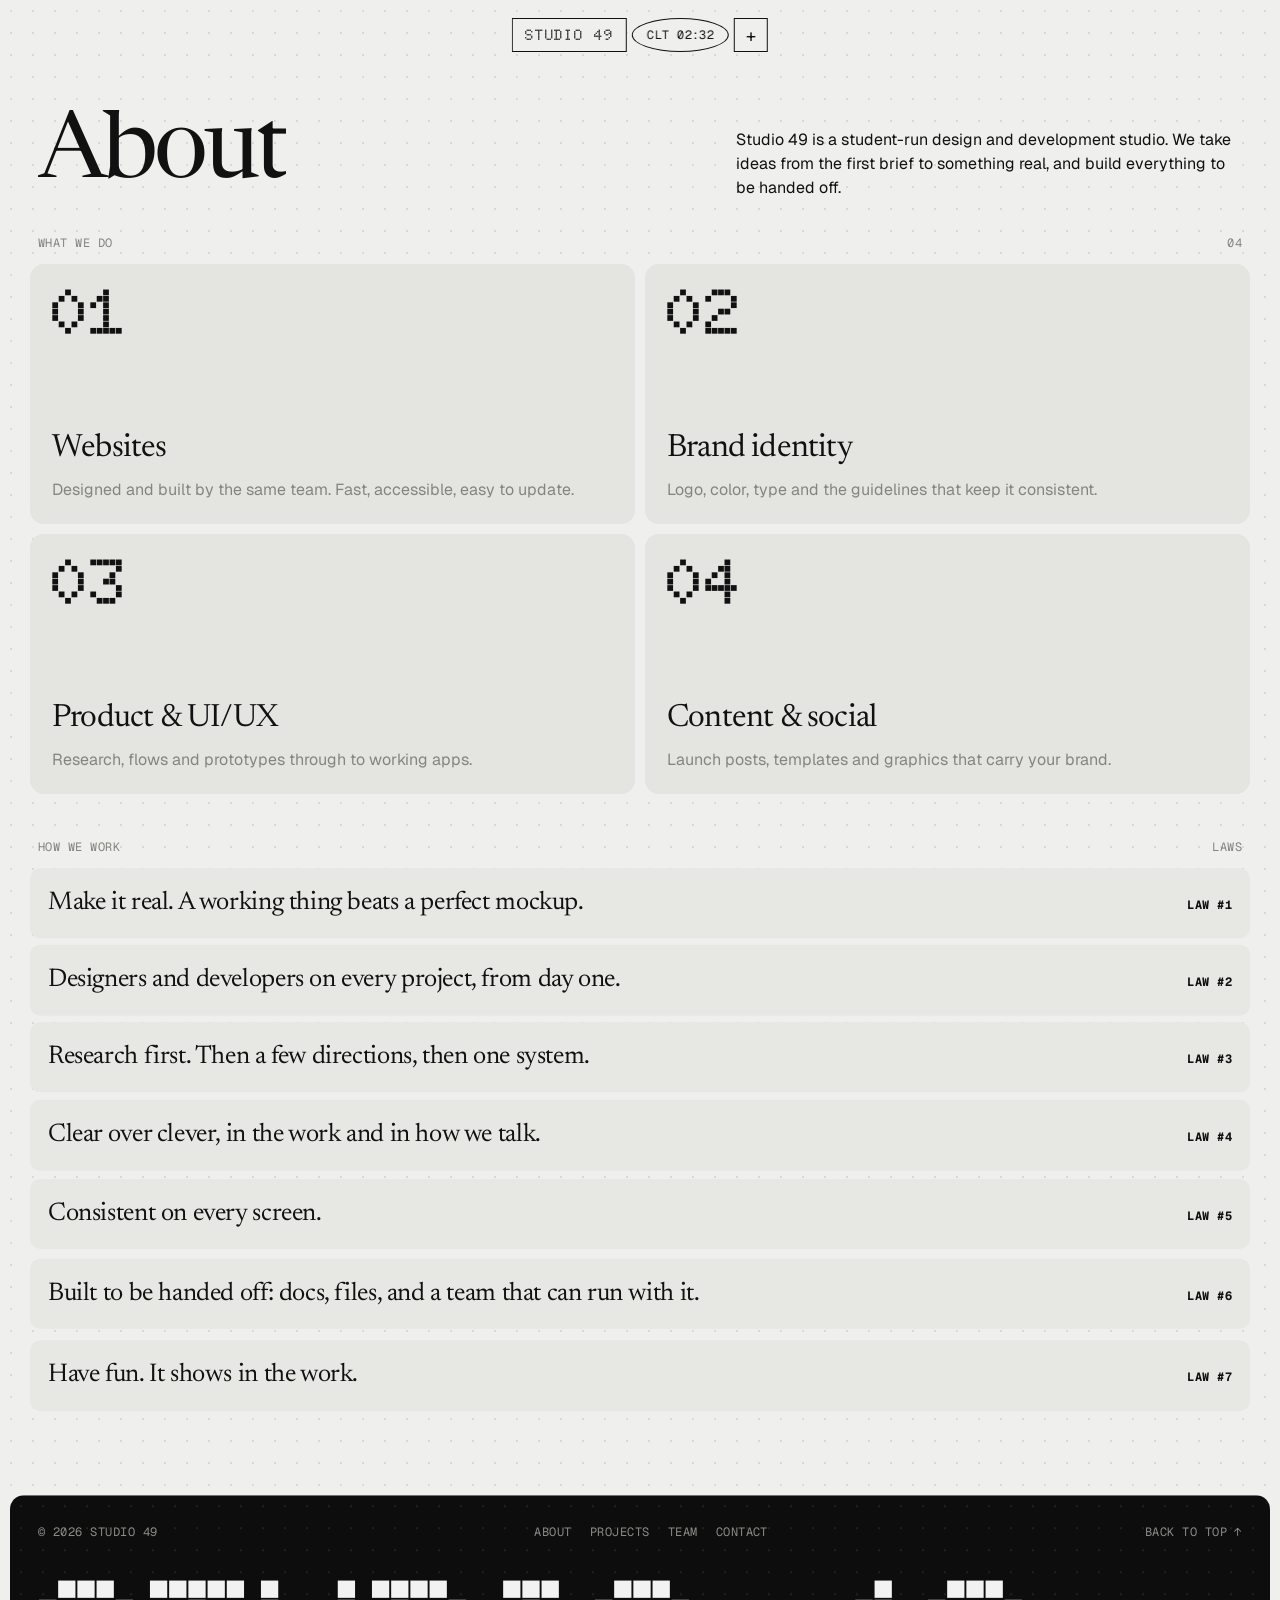
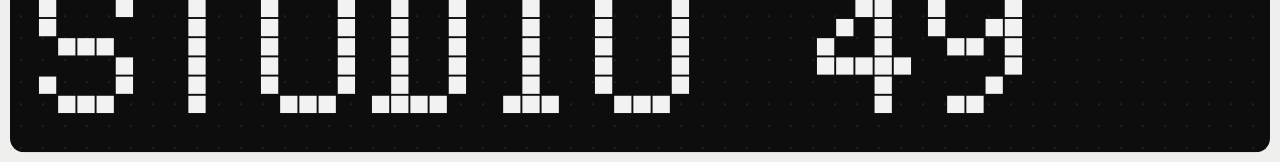
==== commit ce24b4ce: "Motion animations (menu springs, entrances, reveals, page transitions) and team keyword chips" ====
--- a/about.html
+++ b/about.html
@@ -10,7 +10,7 @@
   <link rel="preconnect" href="https://fonts.googleapis.com">
   <link rel="preconnect" href="https://fonts.gstatic.com" crossorigin>
   <link href="https://fonts.googleapis.com/css2?family=Doto:wght@800;900&family=Geist:wght@400;500&family=Geist+Mono:wght@400;500&family=Newsreader:opsz,wght@6..72,400&display=swap" rel="stylesheet">
-  <link rel="stylesheet" href="css/styles.css">
+  <link rel="stylesheet" href="css/styles.css?v=2">
 </head>
 <body data-page="about">
 <main class="page">
@@ -33,7 +33,8 @@
     <div><span>Have fun. It shows in the work.</span><b class="mono">Law #7</b></div>
   </div>
 </main>
-<script src="js/config.js"></script>
-<script src="js/main.js"></script>
+<script src="js/vendor/motion.js"></script>
+<script src="js/config.js?v=2"></script>
+<script src="js/main.js?v=2"></script>
 </body>
 </html>
--- a/css/styles.css
+++ b/css/styles.css
@@ -44,16 +44,14 @@
 .pills .oval span { display: block; transition: opacity .35s, transform .35s; }
 .pills .oval span.out { opacity: 0; transform: translateY(-8px); }
 .pills .plus { width: 34px; cursor: pointer; font-size: 18px; font-family: var(--sans); padding: 0; }
-.pills .plus span { display: block; transition: transform .35s; }
-.menu-open .pills .plus span { transform: rotate(45deg); }
+.pills .plus span { display: block; }
 .pills a:hover, .pills .plus:hover { background: var(--ink); color: var(--bg); }
 
 /* ---------- the "+" menu (Hex sidebar, as an overlay) */
 .menu { position: fixed; inset: 10px; z-index: 30; background: var(--panel); color: #f2f2f2; border-radius: var(--r); padding: 76px var(--pad) var(--pad);
   display: grid; grid-template-columns: 1.2fr 1fr; grid-template-rows: 1fr auto; gap: var(--pad);
   background-image: radial-gradient(rgba(255,255,255,.08) 1px, transparent 1.3px); background-size: 22px 22px;
-  clip-path: inset(0 0 100% 0 round var(--r)); transition: clip-path .7s cubic-bezier(.7,0,.2,1); }
-.menu-open .menu { clip-path: inset(0 0 0 0 round var(--r)); }
+  visibility: hidden; clip-path: inset(0 0 100% 0 round var(--r)); }
 .menu nav { display: grid; align-content: start; gap: 2px; }
 .menu nav a { font-family: var(--serif); font-size: clamp(44px, 6.4vw, 92px); line-height: 1.02; letter-spacing: -0.035em; color: #6c6c68; transition: color .2s; display: flex; align-items: baseline; gap: 18px; }
 .menu nav a small { font-family: var(--dot); font-size: 18px; font-weight: 800; color: #4a4a47; }
@@ -63,7 +61,9 @@
 .touch:hover { background: #fff; }
 .touch .serif { font-size: 28px; }
 .menu .bio { color: #9a9a95; font-size: 14px; max-width: 34ch; }
-.menu .big { grid-column: 1 / -1; font-family: var(--dot); font-weight: 900; font-size: clamp(64px, 13vw, 210px); line-height: .82; letter-spacing: -0.02em; color: #f2f2f2; }
+.menu nav a, .menu aside > *, .menu .big span { will-change: transform, opacity; }
+.menu .big span { display: inline-block; }
+.menu .big { overflow: hidden; grid-column: 1 / -1; font-family: var(--dot); font-weight: 900; font-size: clamp(64px, 13vw, 210px); line-height: .82; letter-spacing: -0.02em; color: #f2f2f2; }
 
 /* ---------- landing */
 .home { min-height: 100svh; padding: 72px 10px 10px; display: grid; grid-template-rows: 1fr auto; gap: 10px; }
@@ -110,7 +110,10 @@
 
 /* team: just a list */
 .list { border-top: 1px solid var(--ink); margin: 0 8px 60px; }
-.list div { display: grid; grid-template-columns: 60px 1fr 1fr; gap: 16px; padding: 14px 0; border-bottom: 1px solid var(--line); align-items: baseline; }
+.list > div { display: grid; grid-template-columns: 50px minmax(180px, 1fr) 1.6fr auto; gap: 16px; padding: 14px 0; border-bottom: 1px solid var(--line); align-items: center; }
+.tags { display: flex; flex-wrap: wrap; gap: 6px; }
+.tag { display: inline-flex; align-items: center; gap: 7px; border: 1px solid var(--line); border-radius: 999px; padding: 3px 11px 3px 9px; font-size: 13.5px; background: rgba(255,255,255,.35); }
+.tag i { width: 8px; height: 8px; border-radius: 50%; background: var(--c); }
 .list .n { font-family: var(--dot); font-weight: 800; font-size: 18px; color: var(--grey); }
 .list .name { font-family: var(--serif); font-size: clamp(22px, 2.2vw, 30px); letter-spacing: -0.02em; }
 .list .role { text-align: right; }
@@ -153,8 +156,11 @@
   .head p { justify-self: start; }
   .under .links { justify-content: flex-start; }
   .cards, .works, .form .two { grid-template-columns: 1fr; }
-  .list div { grid-template-columns: 40px 1fr; }
-  .list .role { grid-column: 2; text-align: left; }
+  .list > div { grid-template-columns: 34px 1fr; gap: 8px 12px; }
+  .list .tags, .list .role { grid-column: 2; text-align: left; }
   .display { min-height: 52vh; }
 }
 @media (prefers-reduced-motion: reduce) { .menu, .pills .plus { transition: none; } }
+
+.w { display: inline-block; overflow: hidden; vertical-align: top; padding-bottom: .08em; margin-bottom: -.08em; }
+.w > span { display: inline-block; }
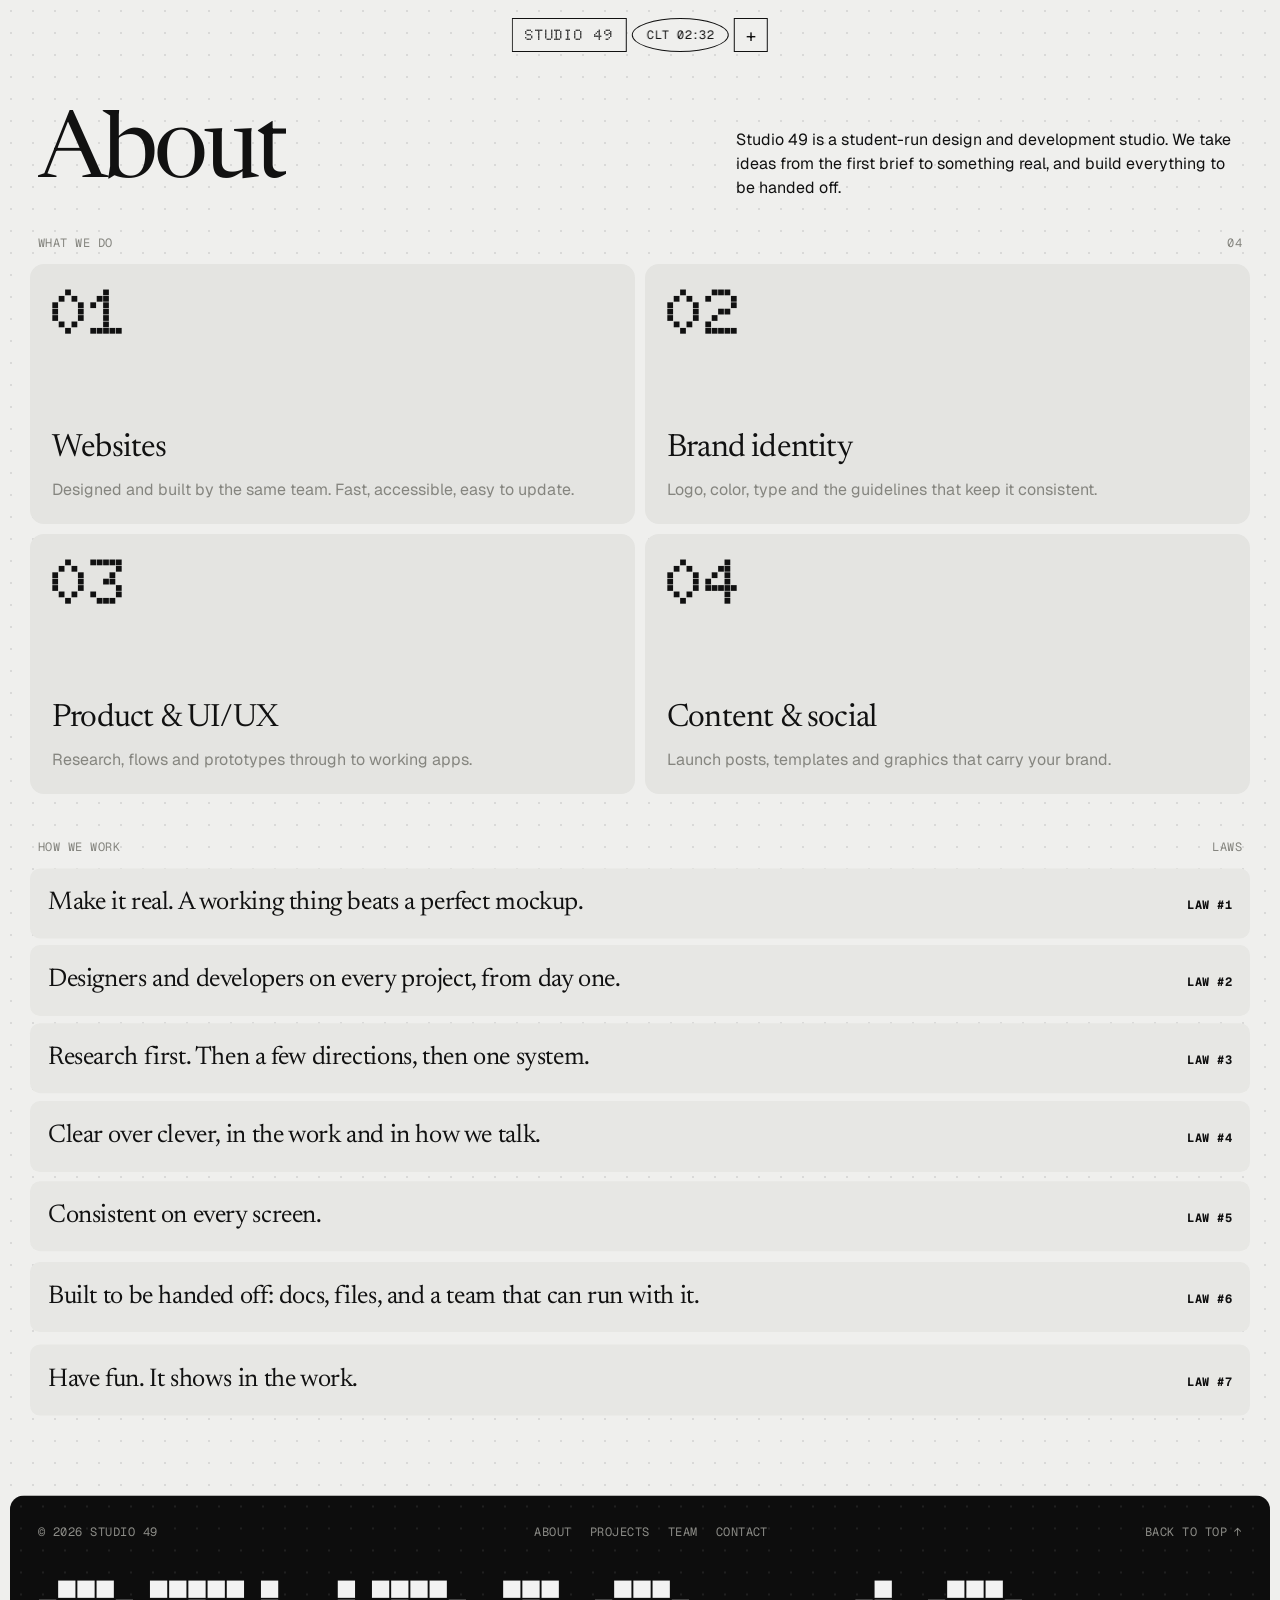
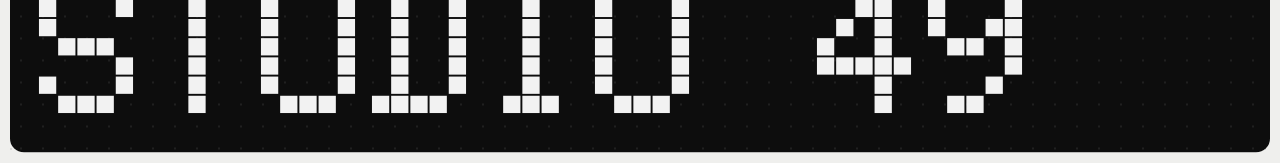
==== commit a40a1b23: "Team tags: mono boxed tags with colored dot-matrix icons" ====
--- a/about.html
+++ b/about.html
@@ -10,7 +10,7 @@
   <link rel="preconnect" href="https://fonts.googleapis.com">
   <link rel="preconnect" href="https://fonts.gstatic.com" crossorigin>
   <link href="https://fonts.googleapis.com/css2?family=Doto:wght@800;900&family=Geist:wght@400;500&family=Geist+Mono:wght@400;500&family=Newsreader:opsz,wght@6..72,400&display=swap" rel="stylesheet">
-  <link rel="stylesheet" href="css/styles.css?v=2">
+  <link rel="stylesheet" href="css/styles.css?v=5">
 </head>
 <body data-page="about">
 <main class="page">
@@ -34,7 +34,7 @@
   </div>
 </main>
 <script src="js/vendor/motion.js"></script>
-<script src="js/config.js?v=2"></script>
-<script src="js/main.js?v=2"></script>
+<script src="js/config.js?v=5"></script>
+<script src="js/main.js?v=5"></script>
 </body>
 </html>
--- a/css/styles.css
+++ b/css/styles.css
@@ -110,10 +110,13 @@
 
 /* team: just a list */
 .list { border-top: 1px solid var(--ink); margin: 0 8px 60px; }
-.list > div { display: grid; grid-template-columns: 50px minmax(180px, 1fr) 1.6fr auto; gap: 16px; padding: 14px 0; border-bottom: 1px solid var(--line); align-items: center; }
+.list > div { display: grid; grid-template-columns: 50px minmax(180px, 1fr) 1.6fr 210px; gap: 16px; padding: 14px 0; border-bottom: 1px solid var(--line); align-items: center; }
 .tags { display: flex; flex-wrap: wrap; gap: 6px; }
-.tag { display: inline-flex; align-items: center; gap: 7px; border: 1px solid var(--line); border-radius: 999px; padding: 3px 11px 3px 9px; font-size: 13.5px; background: rgba(255,255,255,.35); }
-.tag i { width: 8px; height: 8px; border-radius: 50%; background: var(--c); }
+.tag { display: inline-flex; align-items: center; gap: 7px; height: 26px; padding: 0 10px 0 8px; border-radius: 4px; cursor: default;
+  font-family: var(--mono); font-size: 11px; letter-spacing: 0.05em; text-transform: uppercase; color: var(--ink);
+  background: var(--card); border: 1px solid #d0d0cb; transition: background .2s, color .2s, border-color .2s; }
+.tag svg { width: 11px; height: 11px; flex: none; fill: var(--c); }
+.tag:hover { background: var(--panel); border-color: var(--panel); color: #f2f2f0; }
 .list .n { font-family: var(--dot); font-weight: 800; font-size: 18px; color: var(--grey); }
 .list .name { font-family: var(--serif); font-size: clamp(22px, 2.2vw, 30px); letter-spacing: -0.02em; }
 .list .role { text-align: right; }
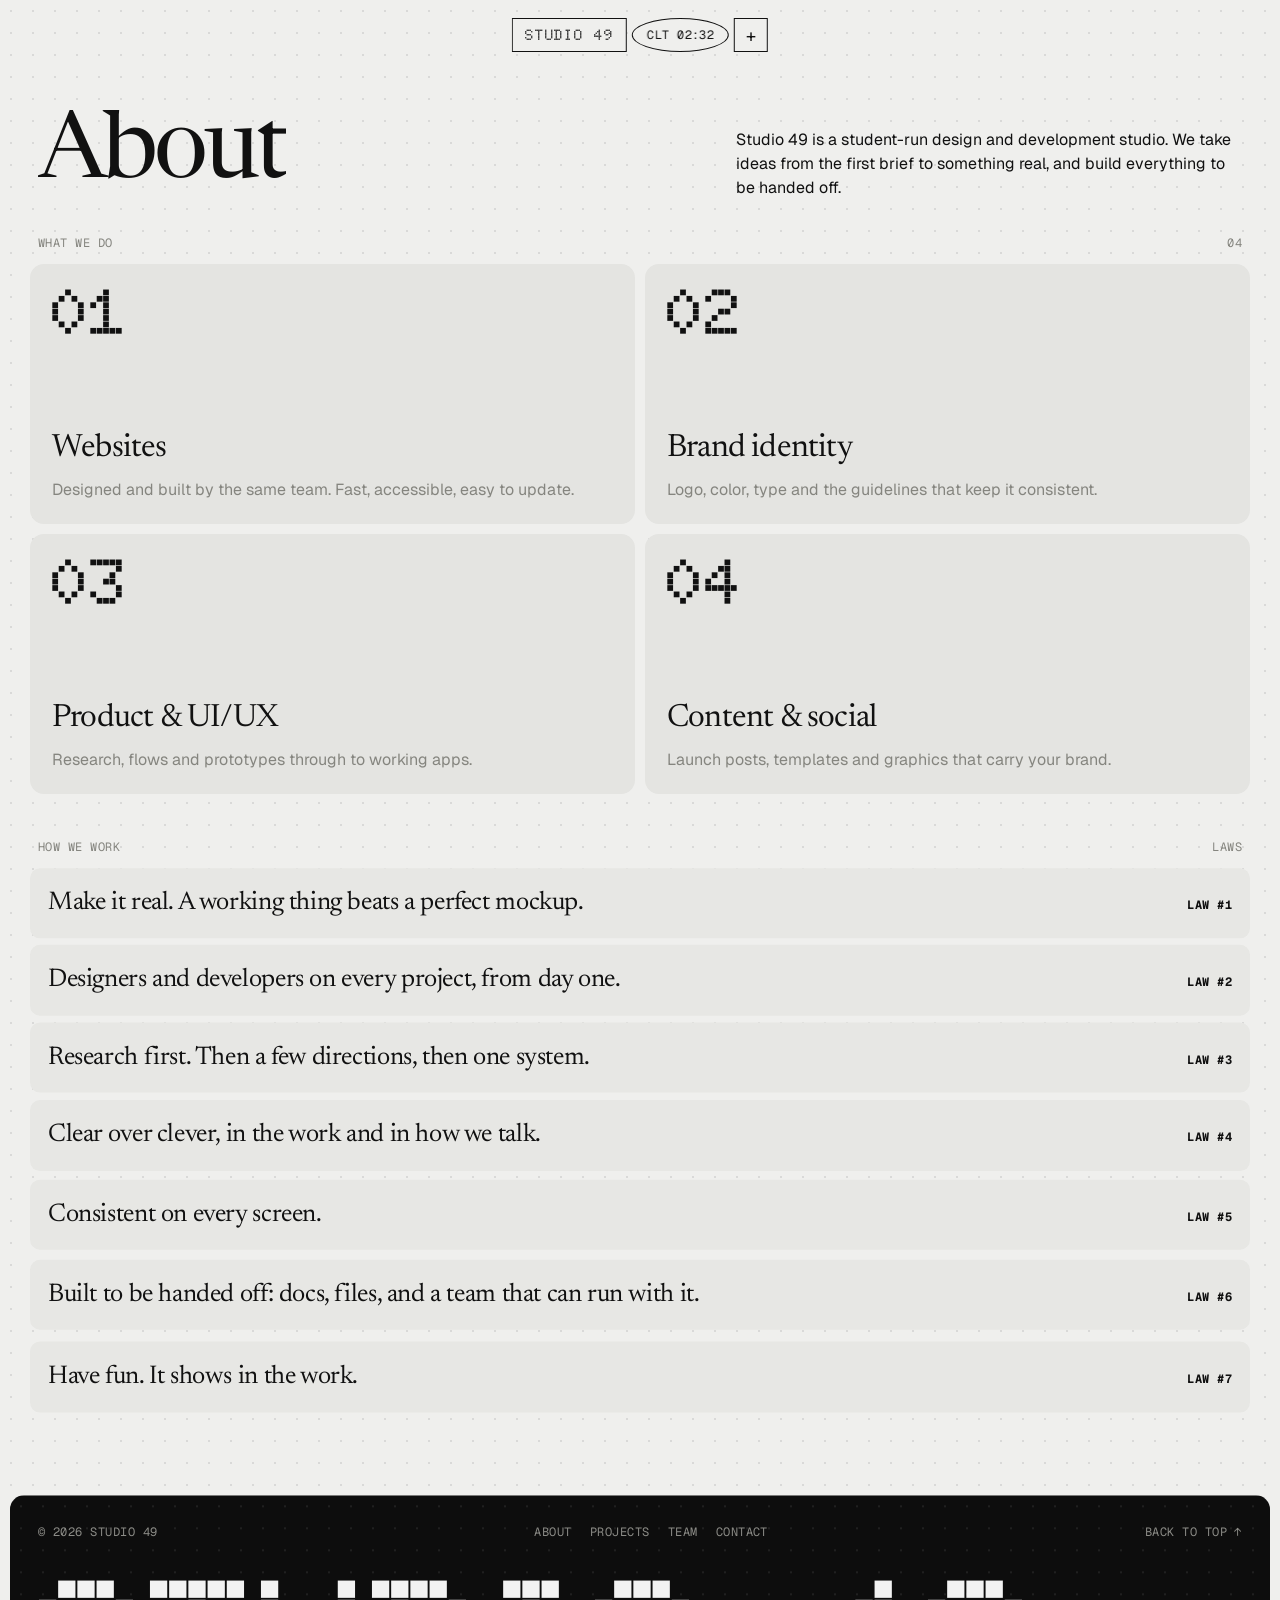
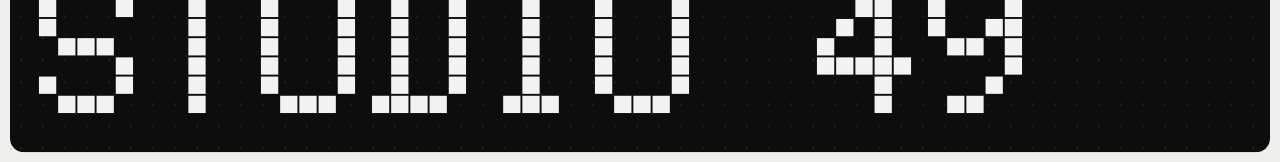
==== commit 2a7fa6f1: "Team tags: pastel fills per skill" ====
--- a/about.html
+++ b/about.html
@@ -10,7 +10,7 @@
   <link rel="preconnect" href="https://fonts.googleapis.com">
   <link rel="preconnect" href="https://fonts.gstatic.com" crossorigin>
   <link href="https://fonts.googleapis.com/css2?family=Doto:wght@800;900&family=Geist:wght@400;500&family=Geist+Mono:wght@400;500&family=Newsreader:opsz,wght@6..72,400&display=swap" rel="stylesheet">
-  <link rel="stylesheet" href="css/styles.css?v=5">
+  <link rel="stylesheet" href="css/styles.css?v=6">
 </head>
 <body data-page="about">
 <main class="page">
@@ -34,7 +34,7 @@
   </div>
 </main>
 <script src="js/vendor/motion.js"></script>
-<script src="js/config.js?v=5"></script>
-<script src="js/main.js?v=5"></script>
+<script src="js/config.js?v=6"></script>
+<script src="js/main.js?v=6"></script>
 </body>
 </html>
--- a/css/styles.css
+++ b/css/styles.css
@@ -113,10 +113,11 @@
 .list > div { display: grid; grid-template-columns: 50px minmax(180px, 1fr) 1.6fr 210px; gap: 16px; padding: 14px 0; border-bottom: 1px solid var(--line); align-items: center; }
 .tags { display: flex; flex-wrap: wrap; gap: 6px; }
 .tag { display: inline-flex; align-items: center; gap: 7px; height: 26px; padding: 0 10px 0 8px; border-radius: 4px; cursor: default;
-  font-family: var(--mono); font-size: 11px; letter-spacing: 0.05em; text-transform: uppercase; color: var(--ink);
-  background: var(--card); border: 1px solid #d0d0cb; transition: background .2s, color .2s, border-color .2s; }
-.tag svg { width: 11px; height: 11px; flex: none; fill: var(--c); }
-.tag:hover { background: var(--panel); border-color: var(--panel); color: #f2f2f0; }
+  font-family: var(--mono); font-size: 11px; letter-spacing: 0.05em; text-transform: uppercase;
+  color: color-mix(in srgb, var(--c) 55%, #111); background: var(--p); transition: background .2s, color .2s; }
+.tag svg { width: 11px; height: 11px; flex: none; fill: var(--c); transition: fill .2s; }
+.tag:hover { background: var(--c); color: #fff; }
+.tag:hover svg { fill: #fff; }
 .list .n { font-family: var(--dot); font-weight: 800; font-size: 18px; color: var(--grey); }
 .list .name { font-family: var(--serif); font-size: clamp(22px, 2.2vw, 30px); letter-spacing: -0.02em; }
 .list .role { text-align: right; }
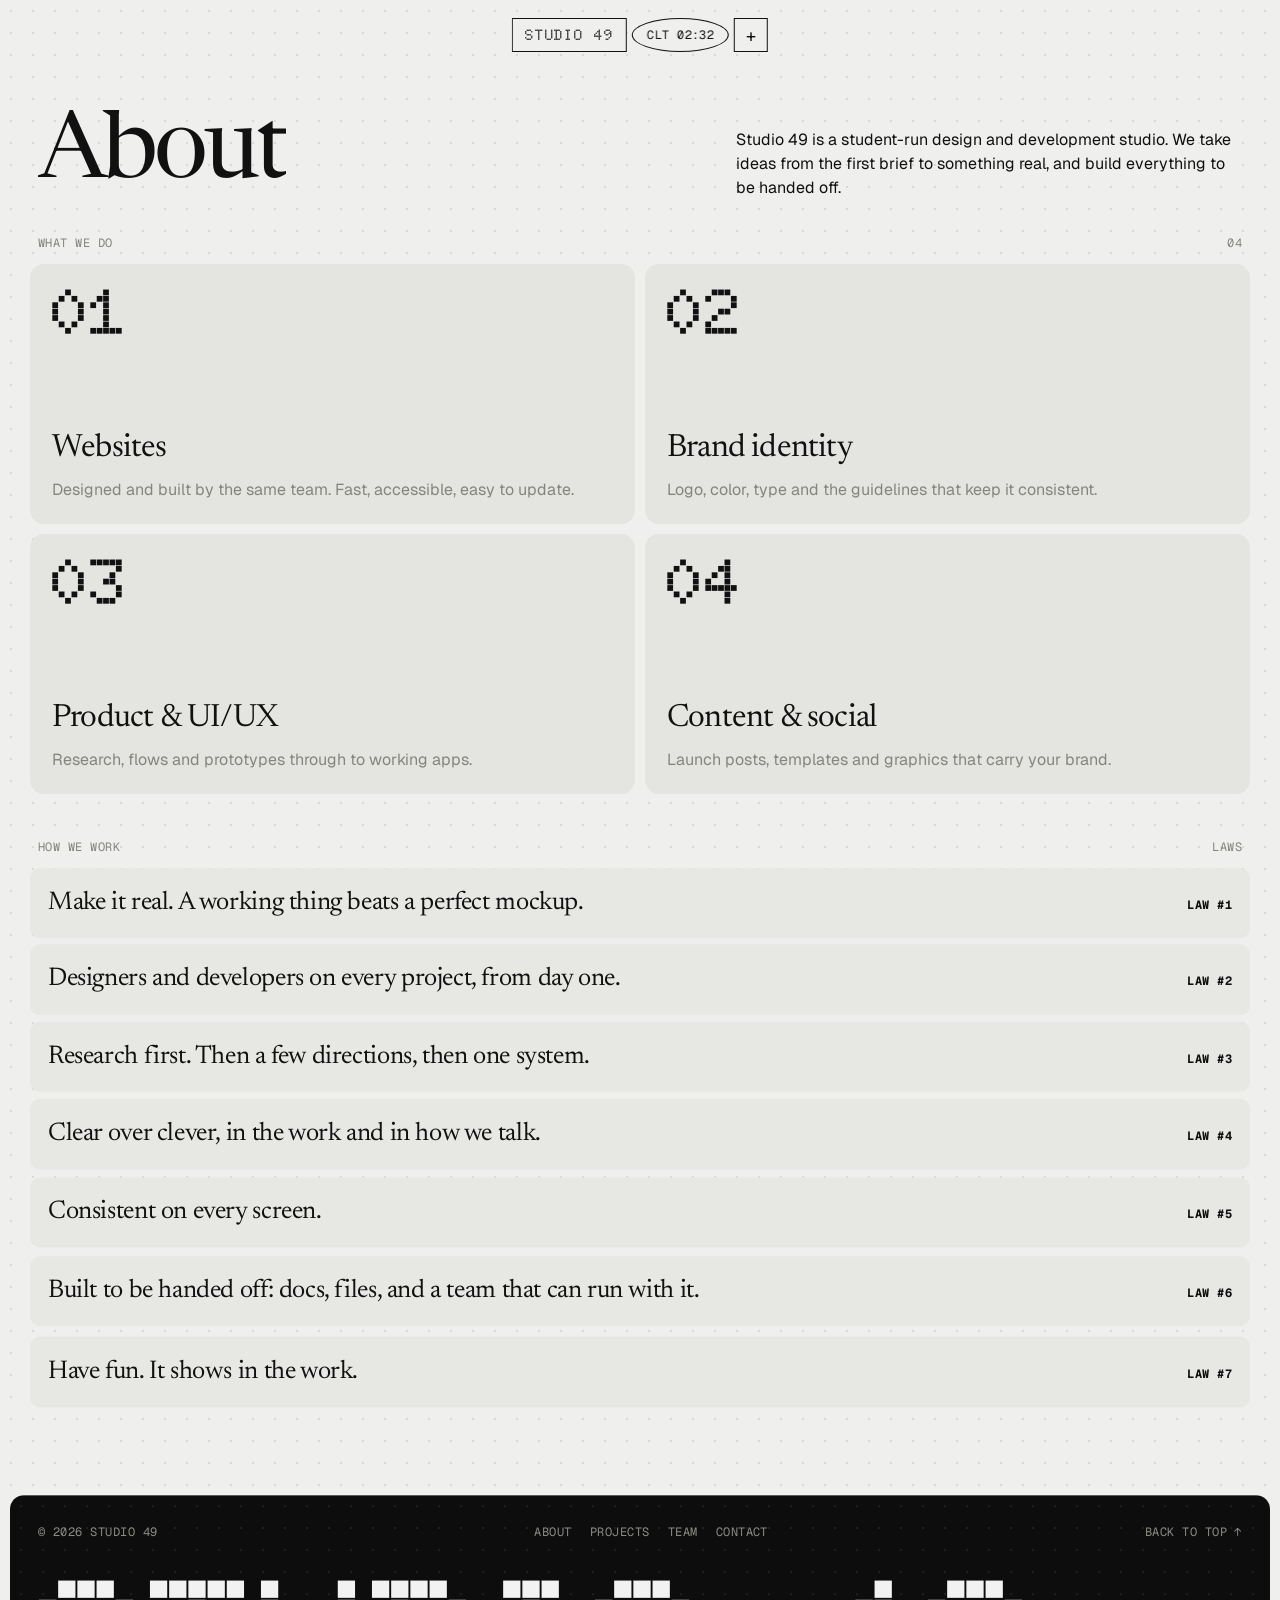
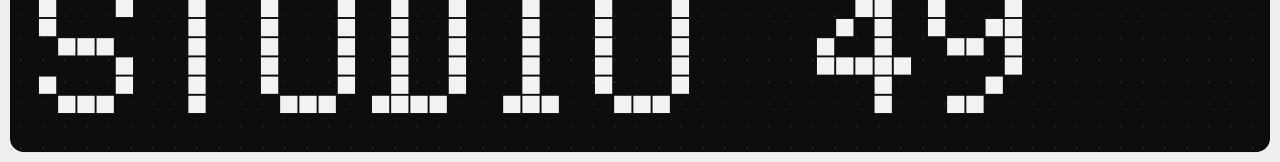
==== commit 446f4129: "Team tags: DAY-style rounded pills with bright dots" ====
--- a/about.html
+++ b/about.html
@@ -10,7 +10,7 @@
   <link rel="preconnect" href="https://fonts.googleapis.com">
   <link rel="preconnect" href="https://fonts.gstatic.com" crossorigin>
   <link href="https://fonts.googleapis.com/css2?family=Doto:wght@800;900&family=Geist:wght@400;500&family=Geist+Mono:wght@400;500&family=Newsreader:opsz,wght@6..72,400&display=swap" rel="stylesheet">
-  <link rel="stylesheet" href="css/styles.css?v=6">
+  <link rel="stylesheet" href="css/styles.css?v=7">
 </head>
 <body data-page="about">
 <main class="page">
@@ -34,7 +34,7 @@
   </div>
 </main>
 <script src="js/vendor/motion.js"></script>
-<script src="js/config.js?v=6"></script>
-<script src="js/main.js?v=6"></script>
+<script src="js/config.js?v=7"></script>
+<script src="js/main.js?v=7"></script>
 </body>
 </html>
--- a/css/styles.css
+++ b/css/styles.css
@@ -112,12 +112,10 @@
 .list { border-top: 1px solid var(--ink); margin: 0 8px 60px; }
 .list > div { display: grid; grid-template-columns: 50px minmax(180px, 1fr) 1.6fr 210px; gap: 16px; padding: 14px 0; border-bottom: 1px solid var(--line); align-items: center; }
 .tags { display: flex; flex-wrap: wrap; gap: 6px; }
-.tag { display: inline-flex; align-items: center; gap: 7px; height: 26px; padding: 0 10px 0 8px; border-radius: 4px; cursor: default;
-  font-family: var(--mono); font-size: 11px; letter-spacing: 0.05em; text-transform: uppercase;
-  color: color-mix(in srgb, var(--c) 55%, #111); background: var(--p); transition: background .2s, color .2s; }
-.tag svg { width: 11px; height: 11px; flex: none; fill: var(--c); transition: fill .2s; }
-.tag:hover { background: var(--c); color: #fff; }
-.tag:hover svg { fill: #fff; }
+.tag { display: inline-flex; align-items: center; gap: 9px; padding: 5px 15px 5px 12px; border-radius: 999px; cursor: default;
+  font-family: var(--sans); font-size: 15px; color: var(--ink); background: rgba(255,255,255,.55); border: 1px solid #d3d3ce; transition: border-color .2s; }
+.tag i { width: 11px; height: 11px; border-radius: 50%; background: var(--c); flex: none; }
+.tag:hover { border-color: var(--ink); }
 .list .n { font-family: var(--dot); font-weight: 800; font-size: 18px; color: var(--grey); }
 .list .name { font-family: var(--serif); font-size: clamp(22px, 2.2vw, 30px); letter-spacing: -0.02em; }
 .list .role { text-align: right; }
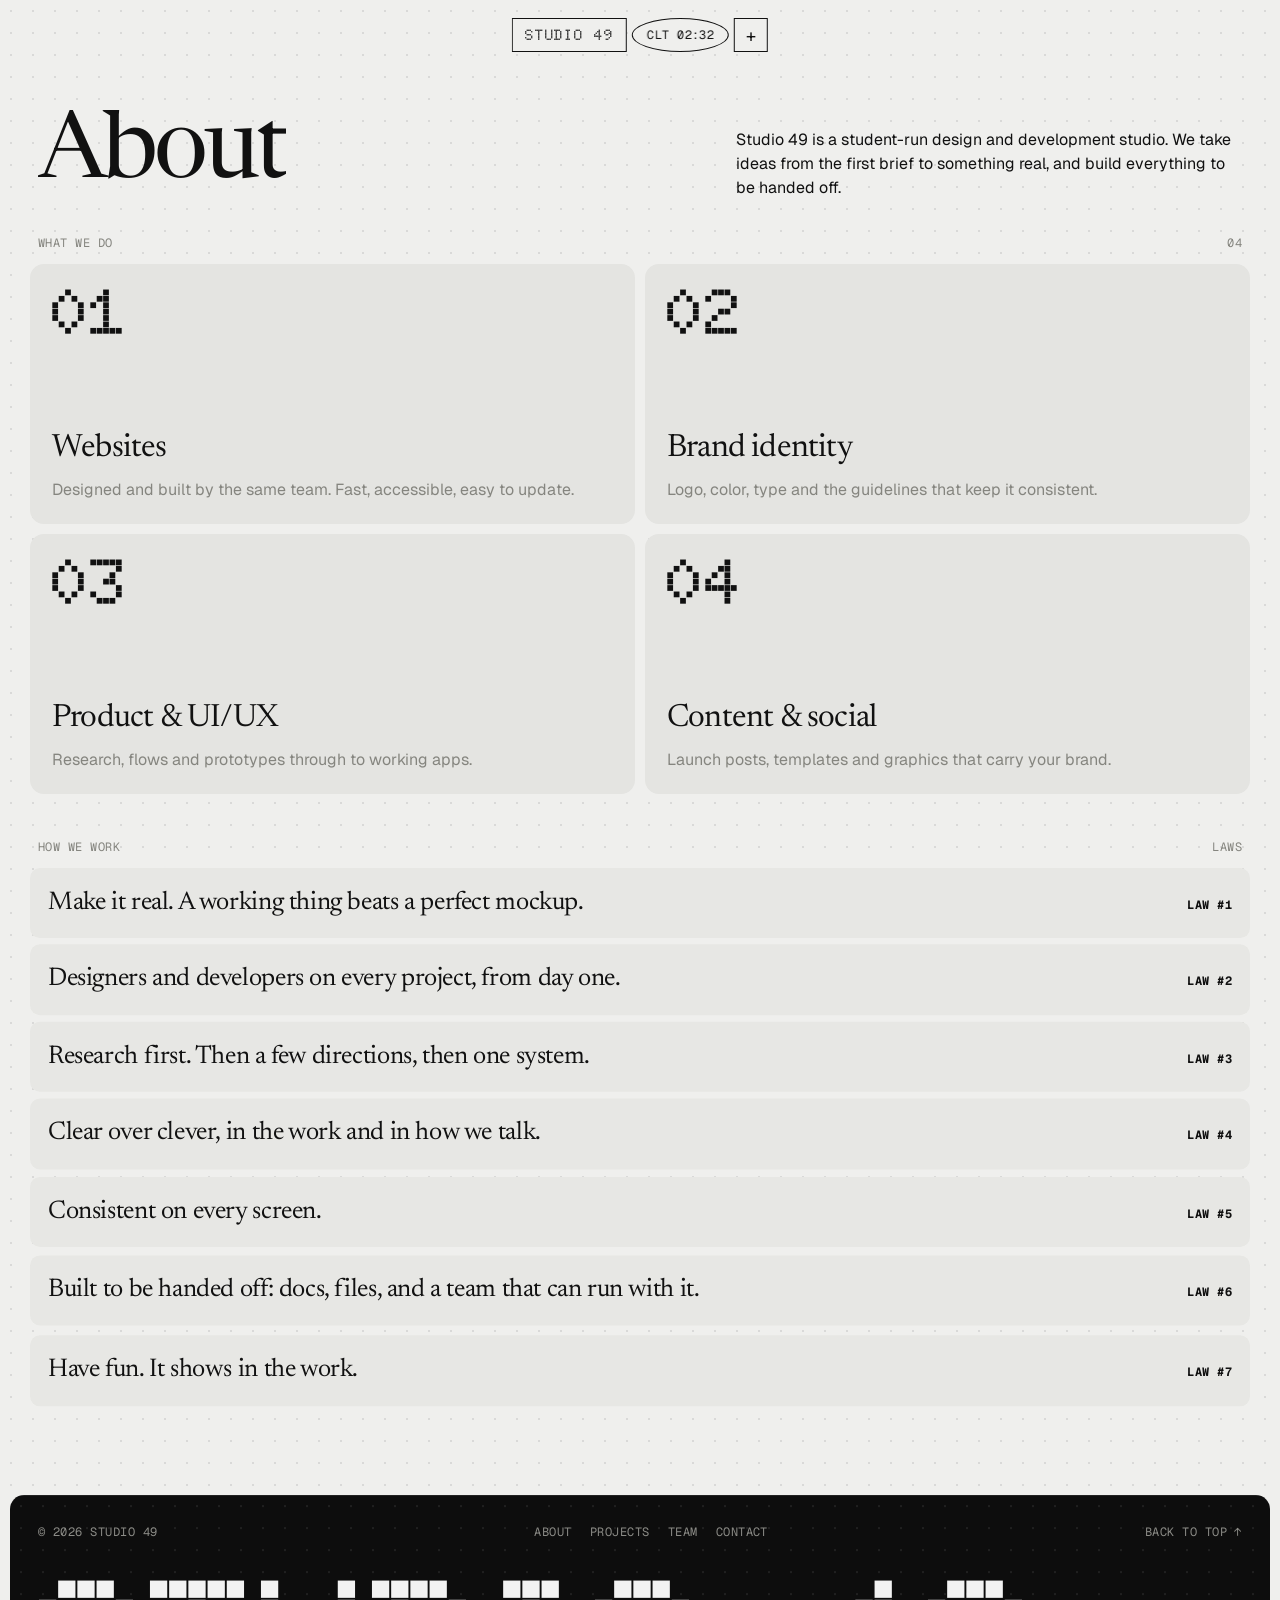
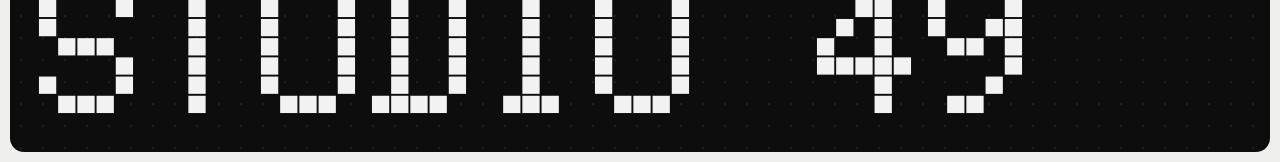
==== commit 38259eb9: "Team tags: colored <bracket> tags from the brand file" ====
--- a/about.html
+++ b/about.html
@@ -10,7 +10,7 @@
   <link rel="preconnect" href="https://fonts.googleapis.com">
   <link rel="preconnect" href="https://fonts.gstatic.com" crossorigin>
   <link href="https://fonts.googleapis.com/css2?family=Doto:wght@800;900&family=Geist:wght@400;500&family=Geist+Mono:wght@400;500&family=Newsreader:opsz,wght@6..72,400&display=swap" rel="stylesheet">
-  <link rel="stylesheet" href="css/styles.css?v=7">
+  <link rel="stylesheet" href="css/styles.css?v=8">
 </head>
 <body data-page="about">
 <main class="page">
@@ -34,7 +34,7 @@
   </div>
 </main>
 <script src="js/vendor/motion.js"></script>
-<script src="js/config.js?v=7"></script>
-<script src="js/main.js?v=7"></script>
+<script src="js/config.js?v=8"></script>
+<script src="js/main.js?v=8"></script>
 </body>
 </html>
--- a/css/styles.css
+++ b/css/styles.css
@@ -112,10 +112,10 @@
 .list { border-top: 1px solid var(--ink); margin: 0 8px 60px; }
 .list > div { display: grid; grid-template-columns: 50px minmax(180px, 1fr) 1.6fr 210px; gap: 16px; padding: 14px 0; border-bottom: 1px solid var(--line); align-items: center; }
 .tags { display: flex; flex-wrap: wrap; gap: 6px; }
-.tag { display: inline-flex; align-items: center; gap: 9px; padding: 5px 15px 5px 12px; border-radius: 999px; cursor: default;
-  font-family: var(--sans); font-size: 15px; color: var(--ink); background: rgba(255,255,255,.55); border: 1px solid #d3d3ce; transition: border-color .2s; }
-.tag i { width: 11px; height: 11px; border-radius: 50%; background: var(--c); flex: none; }
-.tag:hover { border-color: var(--ink); }
+.tags { gap: 4px 14px; }
+.tag { font-family: var(--mono); font-size: 13px; font-weight: 500; color: var(--c); white-space: nowrap; cursor: default; transition: opacity .2s; }
+.tag b { font-weight: 400; opacity: .55; transition: opacity .2s; }
+.tag:hover b { opacity: 1; }
 .list .n { font-family: var(--dot); font-weight: 800; font-size: 18px; color: var(--grey); }
 .list .name { font-family: var(--serif); font-size: clamp(22px, 2.2vw, 30px); letter-spacing: -0.02em; }
 .list .role { text-align: right; }
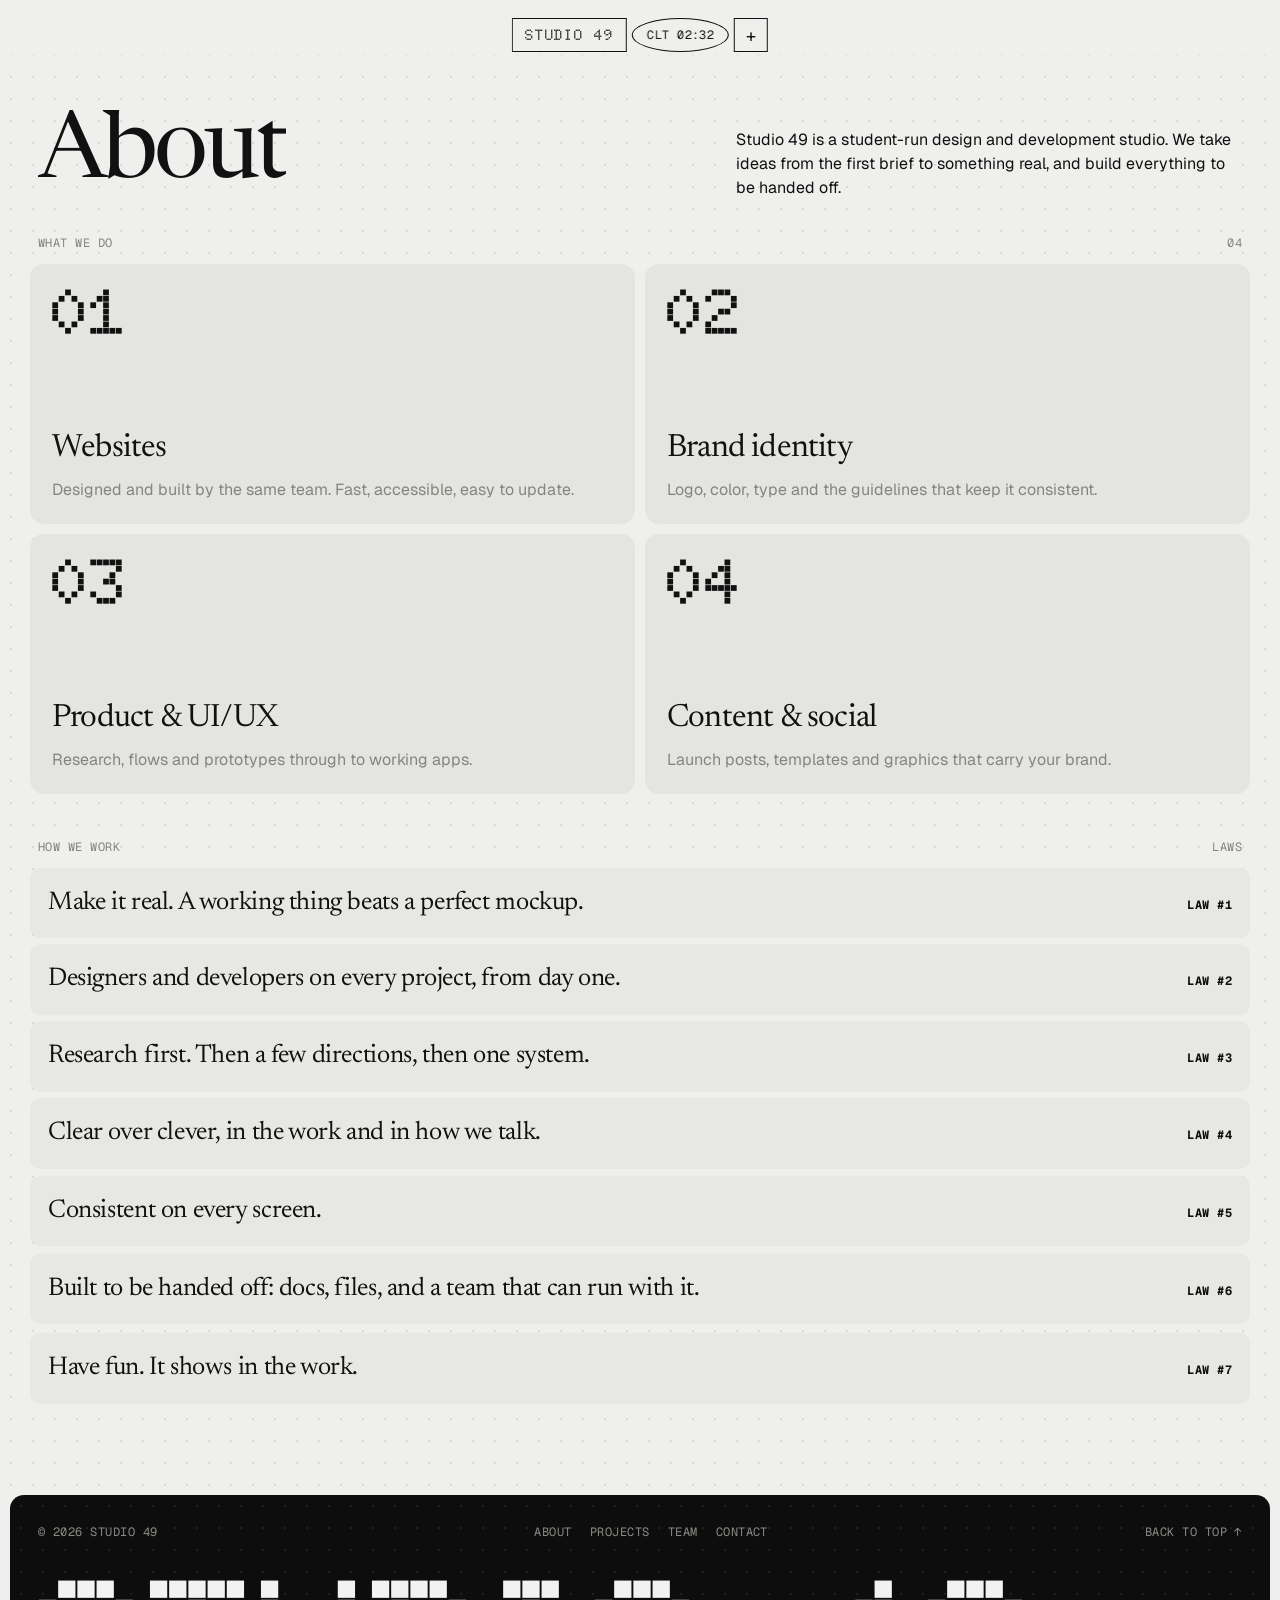
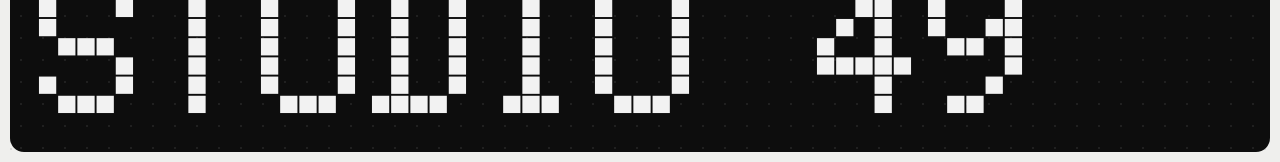
==== commit 71b289df: "iPhone pass: two-line display, safe areas, touch-friendly canvas and hovers, no input zoom" ====
--- a/about.html
+++ b/about.html
@@ -2,15 +2,16 @@
 <html lang="en">
 <head>
   <meta charset="utf-8">
-  <meta name="viewport" content="width=device-width, initial-scale=1">
+  <meta name="viewport" content="width=device-width, initial-scale=1, viewport-fit=cover">
   <title>About — Studio 49</title>
   <meta name="description" content="What Studio 49 does and how we work.">
   <meta name="theme-color" content="#efefed">
   <link rel="icon" href="favicon.svg" type="image/svg+xml">
+  <link rel="apple-touch-icon" href="apple-touch-icon.png">
   <link rel="preconnect" href="https://fonts.googleapis.com">
   <link rel="preconnect" href="https://fonts.gstatic.com" crossorigin>
   <link href="https://fonts.googleapis.com/css2?family=Doto:wght@800;900&family=Geist:wght@400;500&family=Geist+Mono:wght@400;500&family=Newsreader:opsz,wght@6..72,400&display=swap" rel="stylesheet">
-  <link rel="stylesheet" href="css/styles.css?v=8">
+  <link rel="stylesheet" href="css/styles.css?v=11">
 </head>
 <body data-page="about">
 <main class="page">
@@ -34,7 +35,7 @@
   </div>
 </main>
 <script src="js/vendor/motion.js"></script>
-<script src="js/config.js?v=8"></script>
-<script src="js/main.js?v=8"></script>
+<script src="js/config.js?v=11"></script>
+<script src="js/main.js?v=11"></script>
 </body>
 </html>
--- a/css/styles.css
+++ b/css/styles.css
@@ -37,8 +37,8 @@
 .dotface { font-family: var(--dot); font-weight: 800; }
 
 /* ---------- Commission pill nav */
-.pills { position: fixed; top: 18px; left: 50%; transform: translateX(-50%); z-index: 40; display: flex; gap: 5px; }
-.pills > * { height: 34px; display: grid; place-items: center; border: 1.5px solid var(--ink); background: var(--bg); font-family: var(--mono); font-size: 12px; letter-spacing: 0.04em; text-transform: uppercase; }
+.pills { position: fixed; top: calc(18px + env(safe-area-inset-top)); left: 50%; transform: translateX(-50%); z-index: 40; display: flex; gap: 5px; }
+.pills > * { white-space: nowrap; height: 34px; display: grid; place-items: center; border: 1.5px solid var(--ink); background: var(--bg); font-family: var(--mono); font-size: 12px; letter-spacing: 0.04em; text-transform: uppercase; }
 .pills .logo { padding: 0 12px; font-family: var(--dot); font-weight: 800; font-size: 15px; letter-spacing: 0.06em; }
 .pills .oval { border-radius: 50%; min-width: 92px; padding: 0 14px; overflow: hidden; }
 .pills .oval span { display: block; transition: opacity .35s, transform .35s; }
@@ -68,7 +68,7 @@
 /* ---------- landing */
 .home { min-height: 100svh; padding: 72px 10px 10px; display: grid; grid-template-rows: 1fr auto; gap: 10px; }
 .display { position: relative; background: var(--panel); border-radius: var(--r); overflow: hidden; min-height: 58vh; }
-.display canvas { position: absolute; inset: 0; width: 100%; height: 100%; display: block; cursor: crosshair; touch-action: none; }
+.display canvas { position: absolute; inset: 0; width: 100%; height: 100%; display: block; cursor: crosshair; touch-action: pan-y; -webkit-tap-highlight-color: transparent; }
 .display .tag { position: absolute; top: 16px; left: 18px; right: 18px; display: flex; justify-content: space-between; color: #8b8b86; pointer-events: none; }
 .display .live::before { content: ""; display: inline-block; width: 7px; height: 7px; border-radius: 50%; background: var(--red); margin-right: 8px; vertical-align: 1px; animation: blink 1.6s steps(1) infinite; }
 @keyframes blink { 50% { opacity: .15; } }
@@ -166,3 +166,57 @@
 
 .w { display: inline-block; overflow: hidden; vertical-align: top; padding-bottom: .08em; margin-bottom: -.08em; }
 .w > span { display: inline-block; }
+
+/* ---------- phones */
+html { -webkit-tap-highlight-color: transparent; }
+@media (hover: none) {
+  .cardx:hover, .laws div:hover { background: var(--card); color: var(--ink); }
+  .laws div:hover { background: #e7e7e4; }
+  .cardx:hover .grey { color: var(--grey); }
+  .work:hover .screen { outline: 0; }
+  .pills a:hover, .pills .plus:hover { background: var(--bg); color: var(--ink); }
+  .menu nav a:hover { color: #6c6c68; }
+  .menu nav a[aria-current="page"] { color: #fff; }
+}
+@media (max-width: 600px) {
+  body { font-size: 16px; }
+  .pills { gap: 4px; }
+  .pills > * { height: 32px; font-size: 11px; }
+  .pills .logo { font-size: 13px; padding: 0 10px; }
+  .pills .oval { min-width: 0; padding: 0 12px; }
+  .pills .plus { width: 32px; }
+  .home { padding: calc(64px + env(safe-area-inset-top)) 8px calc(8px + env(safe-area-inset-bottom)); min-height: 100svh; }
+  .display { min-height: 56svh; }
+  .display .tag { font-size: 10.5px; }
+  .under { padding: 14px 6px 4px; gap: 18px; }
+  .under h1 { font-size: 30px; }
+  .under .links { gap: 18px; }
+  .page { padding: calc(88px + env(safe-area-inset-top)) 8px 8px; }
+  .head { padding: 0 6px 26px; }
+  .head h1 { font-size: 56px; }
+  .menu { inset: 6px; padding: calc(70px + env(safe-area-inset-top)) 18px calc(18px + env(safe-area-inset-bottom)); gap: 22px; align-content: start; }
+  .menu nav a { font-size: 46px; }
+  .menu .big { font-size: 15.5vw; white-space: nowrap; }
+  .touch { min-height: 120px; }
+  .cardx { min-height: 200px; padding: 18px; }
+  .cardx .num { font-size: 48px; }
+  .cardx h3 { font-size: 26px; }
+  .laws div { flex-direction: column-reverse; gap: 6px; padding: 14px 16px; }
+  .laws span { font-size: 19px; }
+  .list { margin: 0 6px 40px; }
+  .list .name { font-size: 22px; }
+  .tags { gap: 2px 12px; }
+  .panel { padding: 30px 16px; }
+  .form input, .form textarea, .form select { font-size: 16px; }
+  .checks span { font-size: 13px; padding: 8px 14px; }
+  .send { padding: 16px; font-size: 13px; }
+  .foot { margin: 30px 6px calc(6px + env(safe-area-inset-bottom)); }
+  .foot .row { font-size: 11px; }
+  .foot .row > span:nth-child(2) { order: 3; width: 100%; flex-wrap: wrap; }
+  .foot .big { font-size: 15.5vw; white-space: nowrap; }
+}
+
+/* a soft fade under the floating pills so scrolled text doesn't collide with them */
+body:not([data-page="home"])::before { content: ""; position: fixed; left: 0; right: 0; top: 0; height: calc(76px + env(safe-area-inset-top)); z-index: 35; pointer-events: none;
+  background: linear-gradient(var(--bg) 55%, color-mix(in srgb, var(--bg) 0%, transparent)); }
+.menu-open::before { opacity: 0; }
